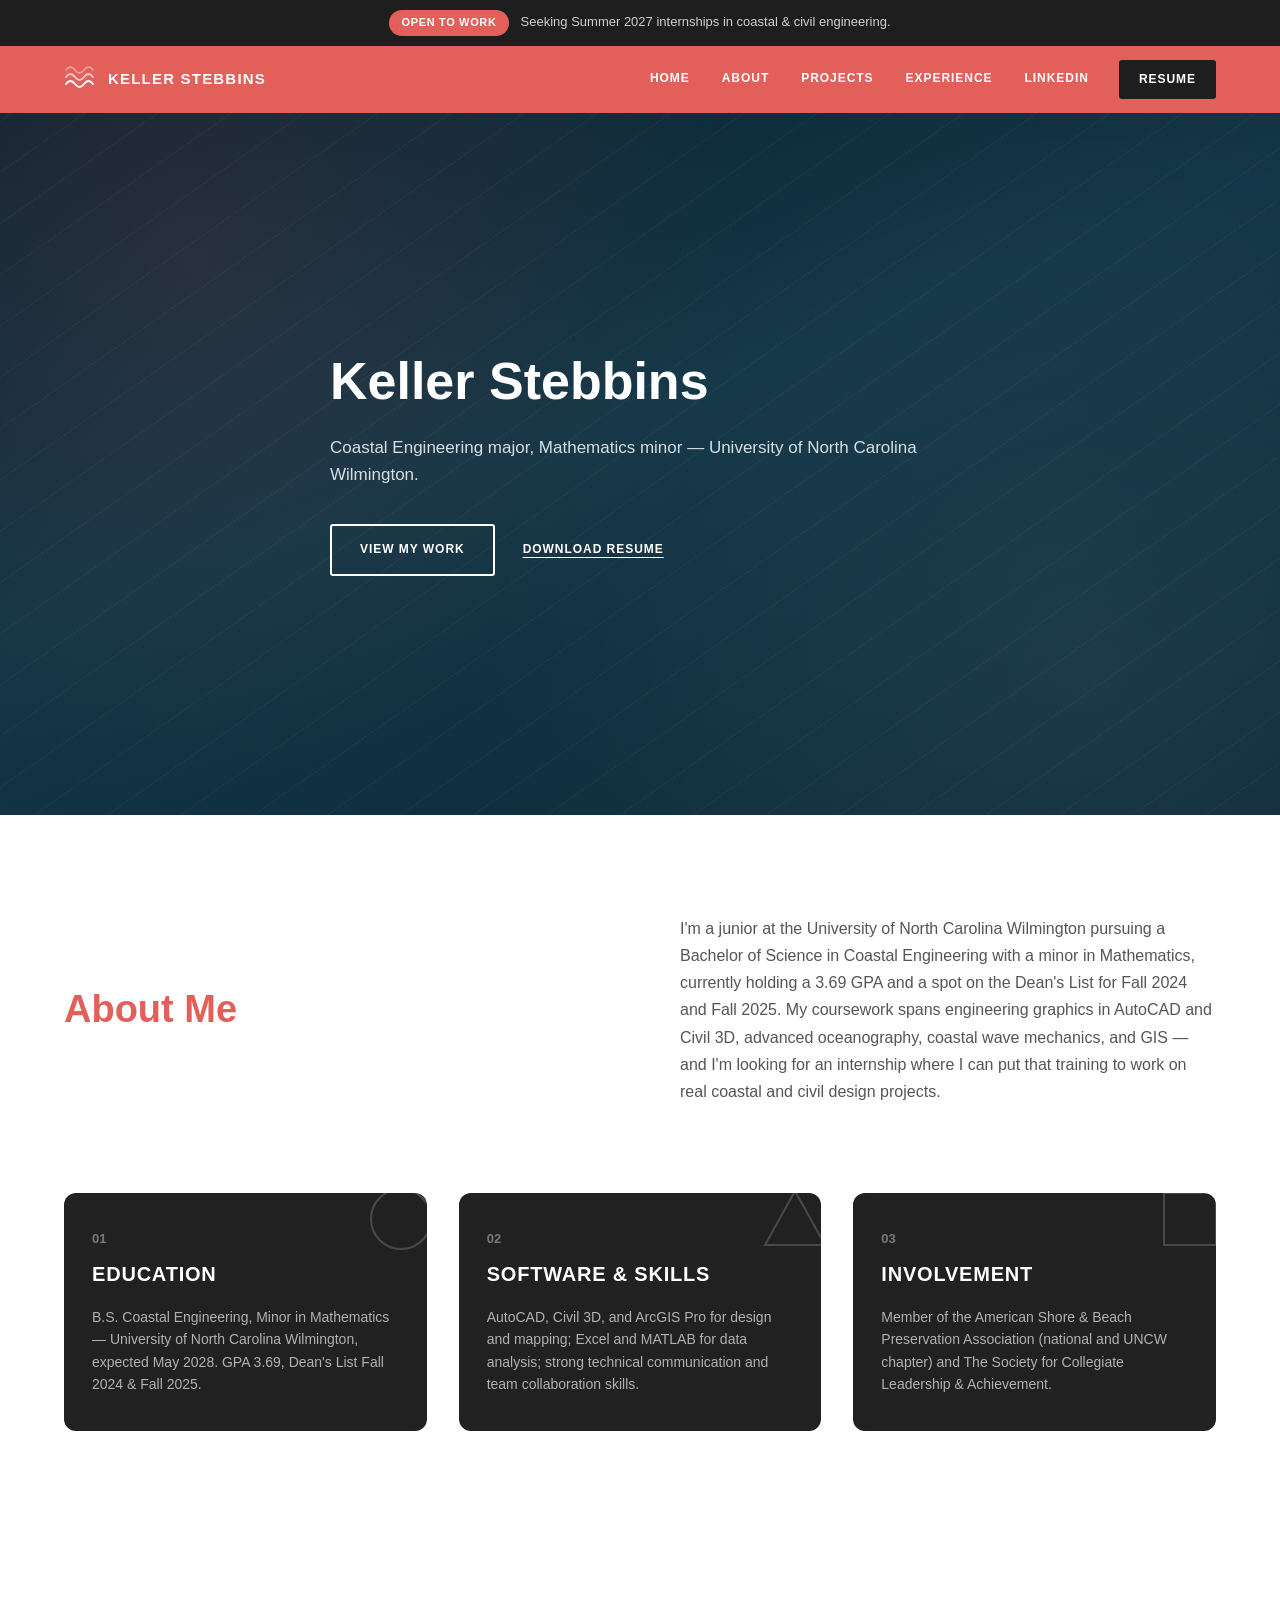
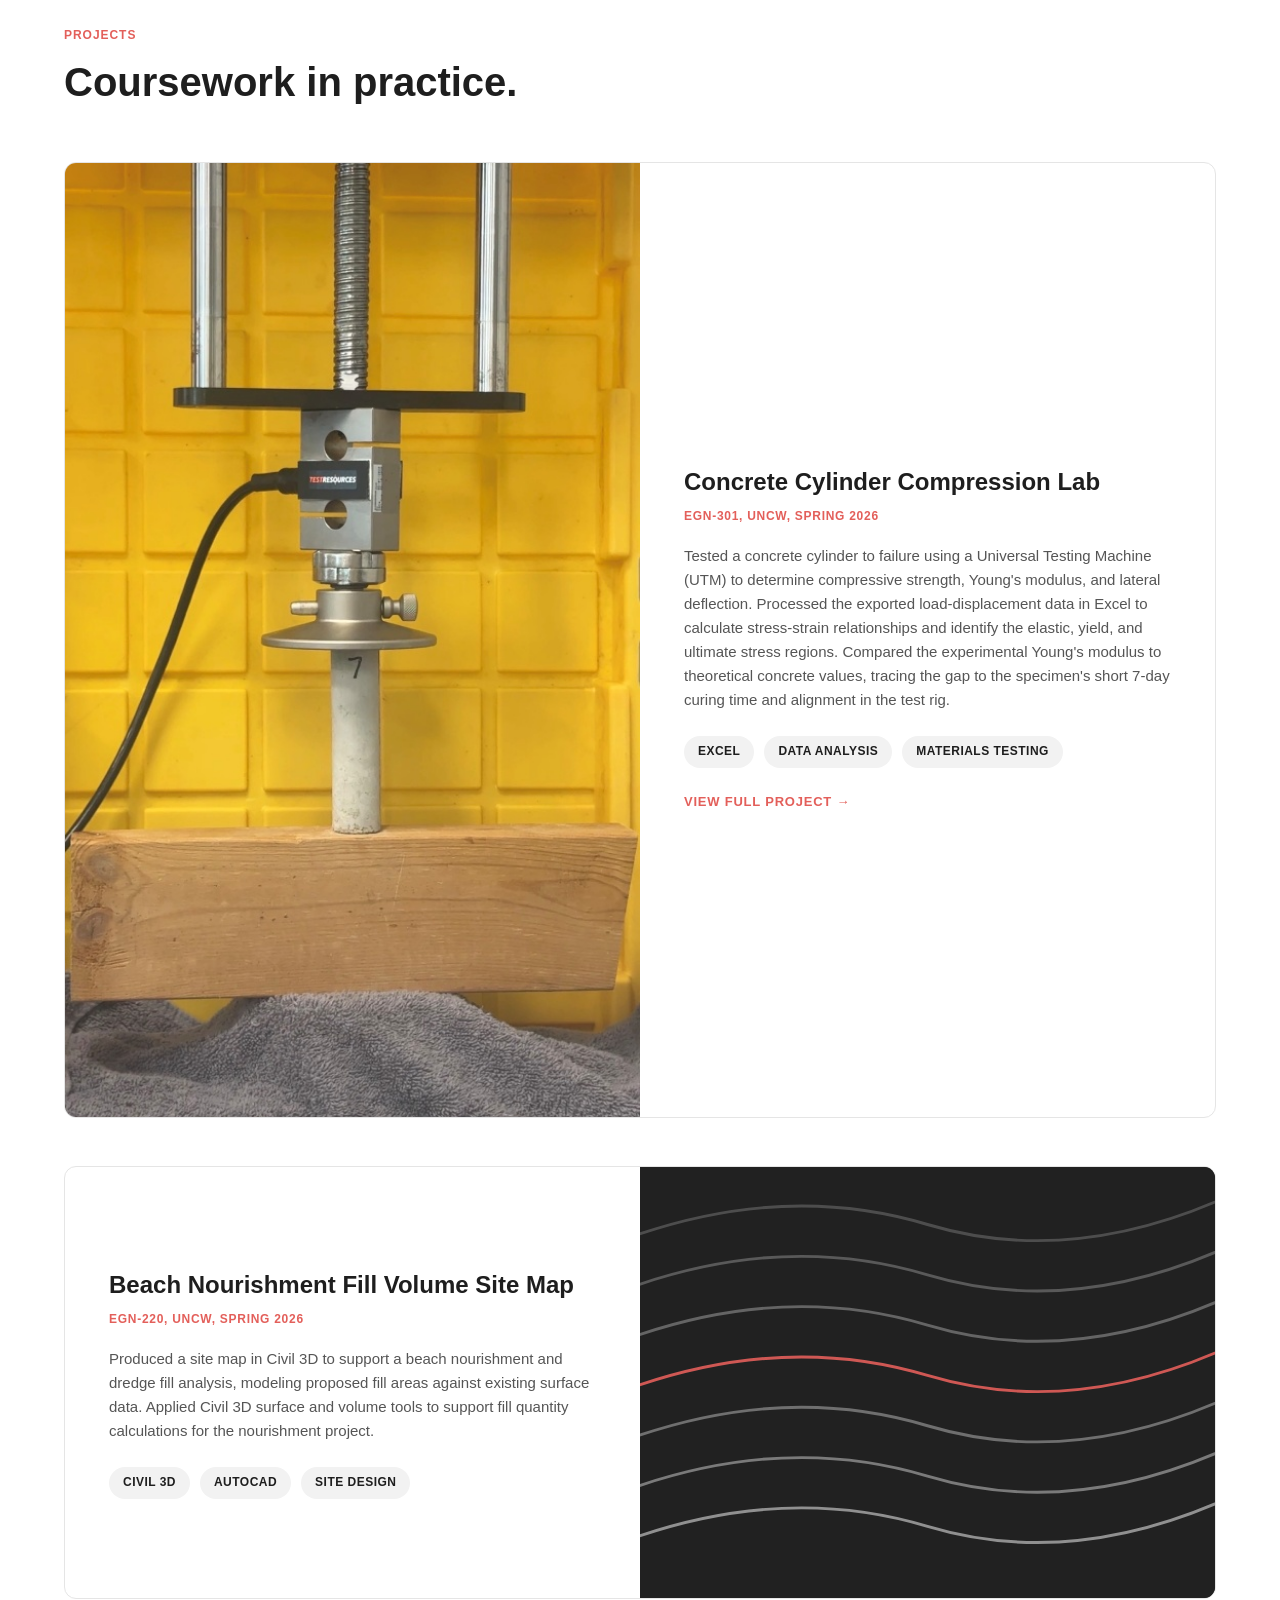
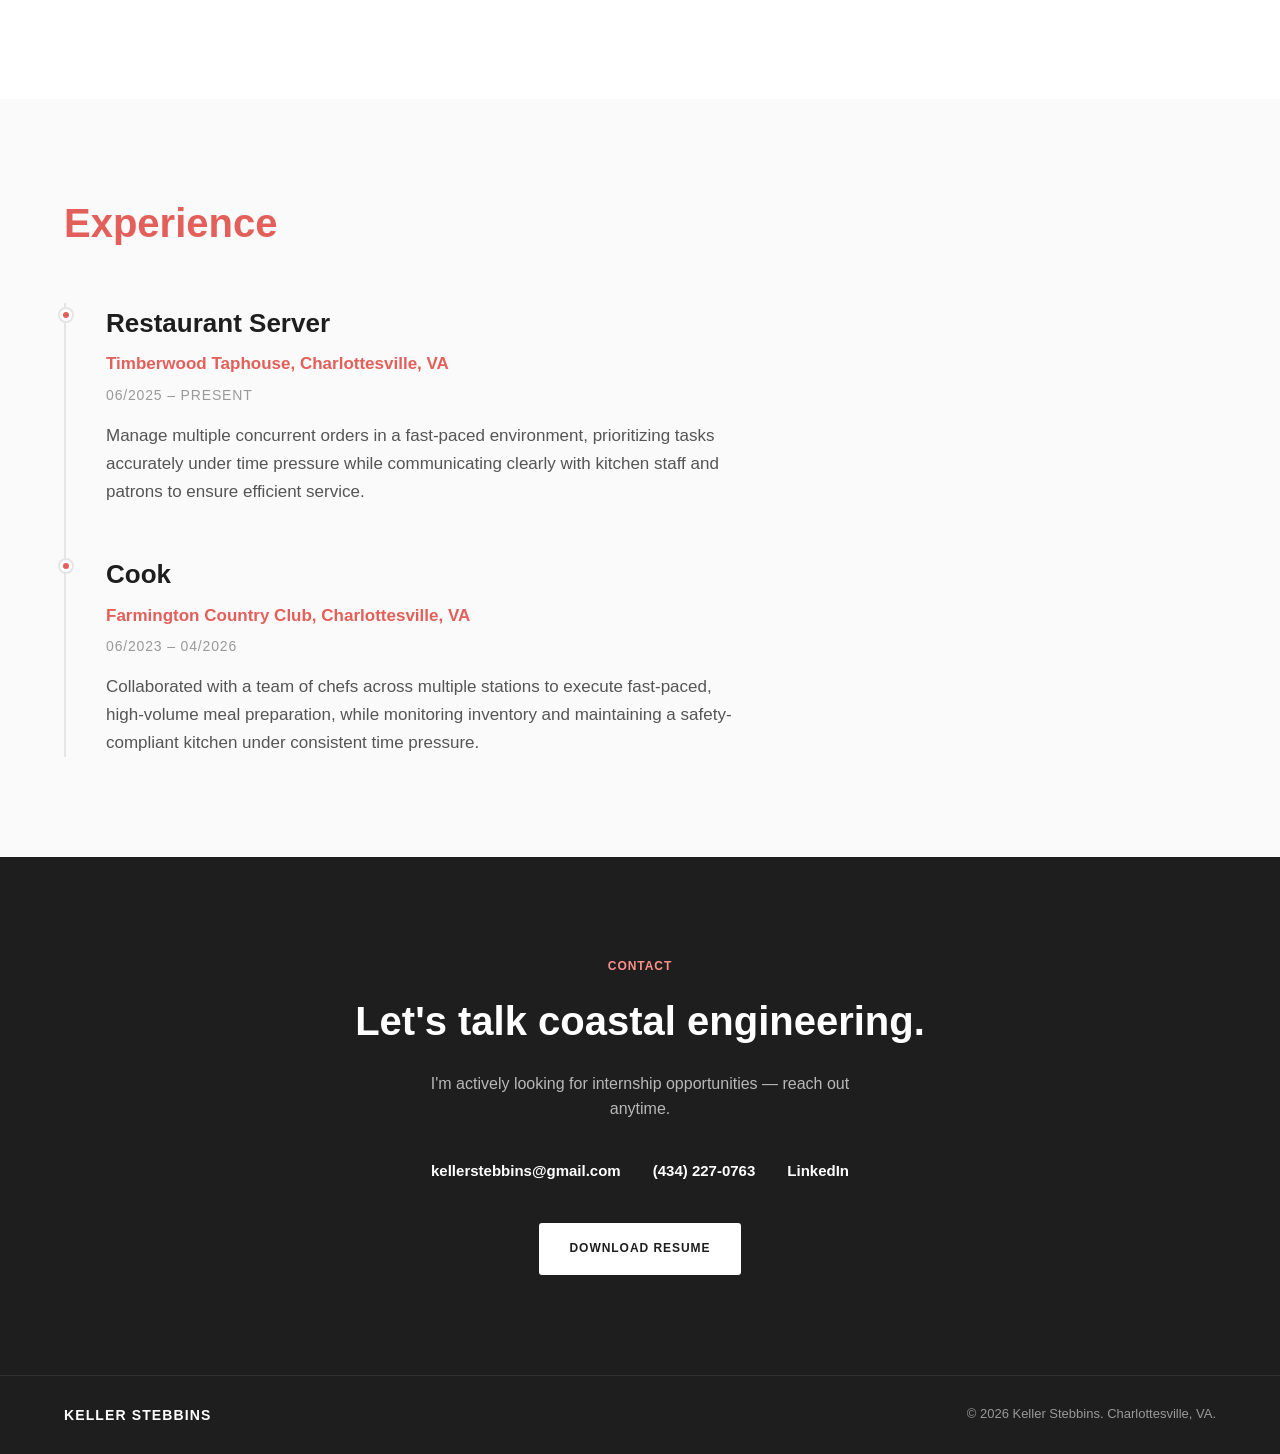
==== index.html @ 3de3d2d4 "Initial portfolio site" ====
<!DOCTYPE html>
<html lang="en">
<head>
<meta charset="UTF-8">
<meta name="viewport" content="width=device-width, initial-scale=1.0">
<title>Keller Stebbins — Coastal Engineering</title>
<meta name="description" content="Portfolio of Keller Stebbins, a Coastal Engineering student at UNC Wilmington.">
<link rel="stylesheet" href="css/style.css">
</head>
<body>

<!-- Announcement bar -->
<div class="announcement-bar">
  <span class="announcement-badge">Open to Work</span>
  <span class="announcement-text">Seeking Summer 2027 internships in coastal &amp; civil engineering.</span>
</div>

<!-- Main navigation -->
<header class="site-nav" id="site-nav">
  <div class="nav-inner">
    <a href="#hero" class="nav-logo">
      <svg class="nav-logo-mark" width="34" height="34" viewBox="0 0 34 34" fill="none" xmlns="http://www.w3.org/2000/svg" aria-hidden="true">
        <path d="M2 22C5 18 8 18 11 22C14 26 17 26 20 22C23 18 26 18 29 22" stroke="#ffffff" stroke-width="2" stroke-linecap="round"/>
        <path d="M2 15C5 11 8 11 11 15C14 19 17 19 20 15C23 11 26 11 29 15" stroke="#ffffff" stroke-width="2" stroke-linecap="round" opacity="0.65"/>
        <path d="M2 8C5 4 8 4 11 8C14 12 17 12 20 8C23 4 26 4 29 8" stroke="#ffffff" stroke-width="2" stroke-linecap="round" opacity="0.35"/>
      </svg>
      <span class="nav-wordmark">Keller Stebbins</span>
    </a>

    <button class="nav-toggle" id="nav-toggle" aria-label="Toggle navigation menu" aria-expanded="false" aria-controls="nav-links">
      <span></span>
      <span></span>
      <span></span>
    </button>

    <nav class="nav-links" id="nav-links">
      <a href="#hero" class="nav-link" data-scroll>Home</a>
      <a href="#about" class="nav-link" data-scroll>About</a>
      <a href="#projects" class="nav-link" data-scroll>Projects</a>
      <a href="#experience" class="nav-link" data-scroll>Experience</a>
      <a href="https://linkedin.com/in/keller-stebbins-343327339" class="nav-link" target="_blank" rel="noopener noreferrer">LinkedIn</a>
      <a href="assets/resume/Keller_Stebbins_Resume.pdf" class="nav-link nav-resume-btn" download>Resume</a>
    </nav>
  </div>
</header>

<main>

  <!-- Hero -->
  <section class="hero" id="hero">
    <div class="hero-overlay"></div>
    <div class="hero-content">
      <h1 class="hero-headline">Keller Stebbins</h1>
      <p class="hero-subtext">Coastal Engineering major, Mathematics minor — University of North Carolina Wilmington.</p>
      <div class="hero-buttons">
        <a href="#projects" class="btn btn-outline" data-scroll>View My Work</a>
        <a href="assets/resume/Keller_Stebbins_Resume.pdf" class="btn btn-text-link" download>Download Resume</a>
      </div>
    </div>
  </section>

  <!-- About -->
  <section class="about" id="about">
    <div class="container">
      <div class="about-grid">
        <div class="about-left">
          <h2 class="section-heading heading-coral">About Me</h2>
        </div>
        <div class="about-right">
          <p>I'm a junior at the University of North Carolina Wilmington pursuing a Bachelor of Science in Coastal Engineering with a minor in Mathematics, currently holding a 3.69 GPA and a spot on the Dean's List for Fall 2024 and Fall 2025. My coursework spans engineering graphics in AutoCAD and Civil 3D, advanced oceanography, coastal wave mechanics, and GIS — and I'm looking for an internship where I can put that training to work on real coastal and civil design projects.</p>
        </div>
      </div>

      <!-- Feature card row -->
      <div class="feature-row">
        <div class="feature-card">
          <svg class="feature-shape" width="72" height="72" viewBox="0 0 72 72" fill="none" aria-hidden="true">
            <circle cx="36" cy="36" r="30" stroke="#ffffff" stroke-opacity="0.18" stroke-width="2"/>
          </svg>
          <span class="feature-number">01</span>
          <h3 class="feature-title">Education</h3>
          <p class="feature-copy">B.S. Coastal Engineering, Minor in Mathematics — University of North Carolina Wilmington, expected May 2028. GPA 3.69, Dean's List Fall 2024 &amp; Fall 2025.</p>
        </div>

        <div class="feature-card">
          <svg class="feature-shape" width="72" height="72" viewBox="0 0 72 72" fill="none" aria-hidden="true">
            <polygon points="36,8 66,62 6,62" stroke="#ffffff" stroke-opacity="0.18" stroke-width="2" fill="none"/>
          </svg>
          <span class="feature-number">02</span>
          <h3 class="feature-title">Software &amp; Skills</h3>
          <p class="feature-copy">AutoCAD, Civil 3D, and ArcGIS Pro for design and mapping; Excel and MATLAB for data analysis; strong technical communication and team collaboration skills.</p>
        </div>

        <div class="feature-card">
          <svg class="feature-shape" width="72" height="72" viewBox="0 0 72 72" fill="none" aria-hidden="true">
            <rect x="10" y="10" width="52" height="52" stroke="#ffffff" stroke-opacity="0.18" stroke-width="2" fill="none"/>
          </svg>
          <span class="feature-number">03</span>
          <h3 class="feature-title">Involvement</h3>
          <p class="feature-copy">Member of the American Shore &amp; Beach Preservation Association (national and UNCW chapter) and The Society for Collegiate Leadership &amp; Achievement.</p>
        </div>
      </div>
    </div>
  </section>

  <!-- Projects -->
  <section class="projects" id="projects">
    <div class="container">
      <span class="eyebrow">Projects</span>
      <h2 class="section-heading">Coursework in practice.</h2>

      <div class="project-list">

        <!-- Project 1 -->
        <article class="project-card">
          <div class="project-media">
            <!--
              PLACEHOLDER: Concrete Cylinder Compression Lab media.
              Replace this placeholder block with your real test photo and
              stress-strain chart. Suggested filenames:
                assets/images/concrete-cylinder-test.jpg
                assets/images/concrete-stress-strain-chart.png
              Example markup once you have the files:
                <img src="assets/images/concrete-cylinder-test.jpg"
                     alt="Concrete cylinder specimen loaded in the Universal Testing Machine before failure">
                <img src="assets/images/concrete-stress-strain-chart.png"
                     alt="Stress-strain chart derived from the concrete cylinder compression test data">
            -->
            <img src="assets/images/concrete-cylinder-test.jpg"
                 alt="Placeholder for concrete cylinder compression test photo — replace with the real Universal Testing Machine test image"
                 class="project-img-placeholder"
                 onerror="this.parentElement.classList.add('media-fallback')">
          </div>
          <div class="project-text">
            <h3 class="project-title">Concrete Cylinder Compression Lab</h3>
            <p class="project-meta">EGN-301, UNCW, Spring 2026</p>
            <p class="project-copy">Tested a concrete cylinder to failure using a Universal Testing Machine (UTM) to determine compressive strength, Young's modulus, and lateral deflection. Processed the exported load-displacement data in Excel to calculate stress-strain relationships and identify the elastic, yield, and ultimate stress regions. Compared the experimental Young's modulus to theoretical concrete values, tracing the gap to the specimen's short 7-day curing time and alignment in the test rig.</p>
            <ul class="project-tags">
              <li>Excel</li>
              <li>Data Analysis</li>
              <li>Materials Testing</li>
            </ul>
            <a href="concrete-cylinder-project.html" class="project-link">View Full Project &rarr;</a>
          </div>
        </article>

        <!-- Project 2 -->
        <article class="project-card project-card-reverse">
          <div class="project-media">
            <!--
              This project doesn't have a photo yet — using an inline SVG
              topographic-contour illustration as a placeholder graphic.
              Swap it out for a real site map export if/when available:
                assets/images/beach-nourishment-site-map.png
            -->
            <svg class="project-svg-placeholder" viewBox="0 0 400 300" xmlns="http://www.w3.org/2000/svg" role="img" aria-label="Placeholder topographic contour-line illustration representing a Civil 3D beach nourishment site map">
              <rect width="400" height="300" fill="#212121"/>
              <path d="M-10 260 Q 100 220 200 250 T 410 230" fill="none" stroke="#ffffff" stroke-opacity="0.5" stroke-width="2"/>
              <path d="M-10 225 Q 100 185 200 215 T 410 195" fill="none" stroke="#ffffff" stroke-opacity="0.4" stroke-width="2"/>
              <path d="M-10 190 Q 100 150 200 180 T 410 160" fill="none" stroke="#ffffff" stroke-opacity="0.35" stroke-width="2"/>
              <path d="M-10 155 Q 100 115 200 145 T 410 125" fill="none" stroke="#e35f5a" stroke-opacity="0.9" stroke-width="2"/>
              <path d="M-10 120 Q 100 80 200 110 T 410 90" fill="none" stroke="#ffffff" stroke-opacity="0.3" stroke-width="2"/>
              <path d="M-10 85 Q 100 45 200 75 T 410 55" fill="none" stroke="#ffffff" stroke-opacity="0.25" stroke-width="2"/>
              <path d="M-10 50 Q 100 10 200 40 T 410 20" fill="none" stroke="#ffffff" stroke-opacity="0.2" stroke-width="2"/>
            </svg>
          </div>
          <div class="project-text">
            <h3 class="project-title">Beach Nourishment Fill Volume Site Map</h3>
            <p class="project-meta">EGN-220, UNCW, Spring 2026</p>
            <p class="project-copy">Produced a site map in Civil 3D to support a beach nourishment and dredge fill analysis, modeling proposed fill areas against existing surface data. Applied Civil 3D surface and volume tools to support fill quantity calculations for the nourishment project.</p>
            <ul class="project-tags">
              <li>Civil 3D</li>
              <li>AutoCAD</li>
              <li>Site Design</li>
            </ul>
          </div>
        </article>

      </div>
    </div>
  </section>

  <!-- Experience -->
  <section class="experience" id="experience">
    <div class="container">
      <h2 class="section-heading heading-coral">Experience</h2>

      <ul class="timeline">
        <li class="timeline-item">
          <div class="timeline-marker" aria-hidden="true"></div>
          <div class="timeline-content">
            <h3 class="timeline-role">Restaurant Server</h3>
            <p class="timeline-org">Timberwood Taphouse, Charlottesville, VA</p>
            <p class="timeline-dates">06/2025 – Present</p>
            <p class="timeline-copy">Manage multiple concurrent orders in a fast-paced environment, prioritizing tasks accurately under time pressure while communicating clearly with kitchen staff and patrons to ensure efficient service.</p>
          </div>
        </li>
        <li class="timeline-item">
          <div class="timeline-marker" aria-hidden="true"></div>
          <div class="timeline-content">
            <h3 class="timeline-role">Cook</h3>
            <p class="timeline-org">Farmington Country Club, Charlottesville, VA</p>
            <p class="timeline-dates">06/2023 – 04/2026</p>
            <p class="timeline-copy">Collaborated with a team of chefs across multiple stations to execute fast-paced, high-volume meal preparation, while monitoring inventory and maintaining a safety-compliant kitchen under consistent time pressure.</p>
          </div>
        </li>
      </ul>
    </div>
  </section>

  <!-- Contact -->
  <section class="contact" id="contact">
    <div class="container contact-inner">
      <span class="eyebrow eyebrow-light">Contact</span>
      <h2 class="contact-headline">Let's talk coastal engineering.</h2>
      <p class="contact-copy">I'm actively looking for internship opportunities — reach out anytime.</p>

      <ul class="contact-links">
        <li><a href="mailto:kellerstebbins@gmail.com">kellerstebbins@gmail.com</a></li>
        <li><a href="tel:+14342270763">(434) 227-0763</a></li>
        <li><a href="https://linkedin.com/in/keller-stebbins-343327339" target="_blank" rel="noopener noreferrer">LinkedIn</a></li>
      </ul>

      <a href="assets/resume/Keller_Stebbins_Resume.pdf" class="btn btn-solid-white" download>Download Resume</a>
    </div>
  </section>

</main>

<!-- Footer -->
<footer class="site-footer">
  <div class="container footer-inner">
    <span class="footer-wordmark">Keller Stebbins</span>
    <span class="footer-copyright">&copy; 2026 Keller Stebbins. Charlottesville, VA.</span>
  </div>
</footer>

<script src="js/main.js"></script>
</body>
</html>
---- css/style.css ----
/* ==========================================================================
   Keller Stebbins — Portfolio
   ========================================================================== */

:root {
  --coral: #e35f5a;
  --coral-dark: #c94e49;
  --near-black: #1e1e1e;
  --dark-card: #212121;
  --white: #ffffff;
  --body-gray: #555555;
  --light-gray: #e5e5e5;
  --max-width: 1200px;

  --font-base: -apple-system, BlinkMacSystemFont, "Segoe UI", Roboto, Helvetica, Arial, sans-serif;
}

* {
  box-sizing: border-box;
}

html {
  scroll-behavior: smooth;
}

body {
  margin: 0;
  font-family: var(--font-base);
  color: var(--body-gray);
  background: var(--white);
  line-height: 1.6;
  -webkit-font-smoothing: antialiased;
}

img, svg {
  max-width: 100%;
  display: block;
}

a {
  color: inherit;
  text-decoration: none;
}

ul {
  list-style: none;
  margin: 0;
  padding: 0;
}

.container {
  max-width: var(--max-width);
  margin: 0 auto;
  padding: 0 24px;
}

/* Focus states for accessibility */
a:focus-visible,
button:focus-visible {
  outline: 2px solid var(--coral);
  outline-offset: 3px;
}

.eyebrow {
  display: inline-block;
  color: var(--coral);
  text-transform: uppercase;
  letter-spacing: 0.08em;
  font-size: 12px;
  font-weight: 700;
  margin-bottom: 12px;
}

.eyebrow-light {
  color: #ff8f8b;
}

.section-heading {
  font-size: 36px;
  font-weight: 800;
  line-height: 1.2;
  color: var(--near-black);
  margin: 0;
}

.heading-coral {
  color: var(--coral);
}

/* ==========================================================================
   Buttons
   ========================================================================== */

.btn {
  display: inline-block;
  text-transform: uppercase;
  letter-spacing: 0.08em;
  font-size: 12px;
  font-weight: 700;
  padding: 14px 28px;
  border-radius: 3px;
  transition: background-color 0.2s ease, color 0.2s ease, border-color 0.2s ease;
  cursor: pointer;
  border: 2px solid transparent;
}

.btn-outline {
  color: var(--white);
  border-color: var(--white);
  background: transparent;
}

.btn-outline:hover,
.btn-outline:focus-visible {
  background: var(--white);
  color: var(--near-black);
}

.btn-text-link {
  color: var(--white);
  text-decoration: underline;
  text-underline-offset: 4px;
  padding: 14px 4px;
  border: none;
}

.btn-text-link:hover,
.btn-text-link:focus-visible {
  color: var(--coral);
}

.btn-solid-white {
  background: var(--white);
  color: var(--near-black);
  border-color: var(--white);
}

.btn-solid-white:hover,
.btn-solid-white:focus-visible {
  background: transparent;
  color: var(--white);
}

/* ==========================================================================
   Announcement bar
   ========================================================================== */

.announcement-bar {
  background: var(--near-black);
  color: #cfcfcf;
  display: flex;
  align-items: center;
  justify-content: center;
  gap: 12px;
  flex-wrap: wrap;
  text-align: center;
  padding: 10px 20px;
  font-size: 13px;
}

.announcement-badge {
  background: var(--coral);
  color: var(--white);
  text-transform: uppercase;
  letter-spacing: 0.06em;
  font-size: 11px;
  font-weight: 700;
  padding: 4px 12px;
  border-radius: 999px;
  white-space: nowrap;
}

/* ==========================================================================
   Main navigation
   ========================================================================== */

.site-nav {
  background: var(--coral);
  position: sticky;
  top: 0;
  z-index: 100;
  transition: background-color 0.25s ease, box-shadow 0.25s ease;
}

.site-nav.scrolled {
  background: var(--coral-dark);
  box-shadow: 0 2px 12px rgba(0, 0, 0, 0.15);
}

.nav-inner {
  max-width: var(--max-width);
  margin: 0 auto;
  padding: 14px 24px;
  display: flex;
  align-items: center;
  justify-content: space-between;
}

.nav-logo {
  display: flex;
  align-items: center;
  gap: 10px;
}

.nav-logo-mark {
  flex-shrink: 0;
}

.nav-wordmark {
  color: var(--white);
  font-weight: 700;
  text-transform: uppercase;
  letter-spacing: 0.08em;
  font-size: 15px;
}

.nav-links {
  display: flex;
  align-items: center;
  gap: 28px;
}

.nav-link {
  color: var(--white);
  text-transform: uppercase;
  letter-spacing: 0.08em;
  font-size: 12px;
  font-weight: 700;
  padding: 8px 2px;
  border-bottom: 2px solid transparent;
  transition: border-color 0.2s ease, opacity 0.2s ease;
}

.nav-link:hover,
.nav-link:focus-visible {
  border-bottom-color: var(--white);
}

.nav-resume-btn {
  background: var(--near-black);
  padding: 10px 20px;
  border-radius: 3px;
  border-bottom: none !important;
}

.nav-resume-btn:hover,
.nav-resume-btn:focus-visible {
  background: #000000;
  opacity: 1;
}

.nav-toggle {
  display: none;
  flex-direction: column;
  justify-content: center;
  gap: 5px;
  width: 32px;
  height: 32px;
  background: transparent;
  border: none;
  cursor: pointer;
  padding: 0;
}

.nav-toggle span {
  display: block;
  height: 2px;
  width: 100%;
  background: var(--white);
  border-radius: 2px;
  transition: transform 0.25s ease, opacity 0.25s ease;
}

.nav-toggle.open span:nth-child(1) {
  transform: translateY(7px) rotate(45deg);
}

.nav-toggle.open span:nth-child(2) {
  opacity: 0;
}

.nav-toggle.open span:nth-child(3) {
  transform: translateY(-7px) rotate(-45deg);
}

/* ==========================================================================
   Hero
   ========================================================================== */

.hero {
  position: relative;
  min-height: 78vh;
  display: flex;
  align-items: center;
  justify-content: center;
  padding: 80px 24px;
  overflow: hidden;
  background:
    linear-gradient(160deg, #0b2230 0%, #123647 45%, #0d2a3a 100%);
}

.hero-overlay {
  position: absolute;
  inset: 0;
  background-image:
    repeating-linear-gradient(
      -35deg,
      rgba(255, 255, 255, 0.035) 0px,
      rgba(255, 255, 255, 0.035) 1px,
      transparent 1px,
      transparent 42px
    ),
    radial-gradient(circle at 15% 20%, rgba(227, 95, 90, 0.12), transparent 45%),
    radial-gradient(circle at 85% 80%, rgba(255, 255, 255, 0.06), transparent 50%);
  pointer-events: none;
}

.hero-content {
  position: relative;
  z-index: 1;
  max-width: 760px;
  text-align: left;
}

.hero-headline {
  color: var(--white);
  font-size: 52px;
  font-weight: 800;
  line-height: 1.12;
  margin: 0 0 24px;
}

.hero-subtext {
  color: #d7dee2;
  font-size: 17px;
  line-height: 1.6;
  max-width: 620px;
  margin: 0 0 36px;
}

.hero-buttons {
  display: flex;
  align-items: center;
  gap: 24px;
  flex-wrap: wrap;
}

/* ==========================================================================
   About
   ========================================================================== */

.about {
  padding: 100px 0 90px;
}

.about-grid {
  display: grid;
  grid-template-columns: 1fr 1fr;
  gap: 80px;
  align-items: center;
  margin-bottom: 88px;
}

.about-left .section-heading {
  font-size: 38px;
  line-height: 1.25;
}

.about-right p {
  font-size: 16px;
  line-height: 1.7;
  color: var(--body-gray);
  margin: 0;
}

/* Feature card row */

.feature-row {
  display: grid;
  grid-template-columns: repeat(3, 1fr);
  gap: 32px;
}

.feature-card {
  position: relative;
  background: var(--dark-card);
  border-radius: 12px;
  padding: 36px 28px;
  overflow: hidden;
  display: flex;
  flex-direction: column;
}

.feature-shape {
  position: absolute;
  top: -10px;
  right: -10px;
}

.feature-number {
  color: rgba(255, 255, 255, 0.4);
  font-size: 13px;
  font-weight: 700;
  margin-bottom: 8px;
}

.feature-title {
  color: var(--white);
  text-transform: uppercase;
  letter-spacing: 0.04em;
  font-size: 20px;
  font-weight: 800;
  margin: 0;
}

.feature-copy {
  margin: 16px 0 0;
  font-size: 14px;
  line-height: 1.6;
  color: rgba(255, 255, 255, 0.65);
}

/* ==========================================================================
   Projects
   ========================================================================== */

.projects {
  padding: 100px 0;
}

.projects .section-heading {
  font-size: 40px;
  margin-bottom: 56px;
}

.project-list {
  display: flex;
  flex-direction: column;
  gap: 48px;
}

.project-card {
  display: grid;
  grid-template-columns: 1fr 1fr;
  gap: 0;
  border: 1px solid var(--light-gray);
  border-radius: 12px;
  overflow: hidden;
}

.project-card-reverse {
  grid-template-columns: 1fr 1fr;
}

.project-card-reverse .project-media {
  order: 2;
}

.project-card-reverse .project-text {
  order: 1;
}

.project-media {
  background: var(--near-black);
  min-height: 320px;
  position: relative;
}

.project-media img {
  width: 100%;
  height: 100%;
  object-fit: cover;
  min-height: 320px;
}

/* Fallback styling if the placeholder image path 404s before real assets are added */
.media-fallback {
  display: flex;
  align-items: center;
  justify-content: center;
}

.media-fallback img {
  display: none;
}

.media-fallback::after {
  content: "Project image coming soon";
  color: rgba(255, 255, 255, 0.5);
  text-transform: uppercase;
  letter-spacing: 0.08em;
  font-size: 12px;
  font-weight: 700;
}

.project-svg-placeholder {
  width: 100%;
  height: 100%;
  min-height: 320px;
}

.project-text {
  padding: 44px;
  display: flex;
  flex-direction: column;
  justify-content: center;
}

.project-title {
  font-size: 24px;
  font-weight: 800;
  color: var(--near-black);
  margin: 0 0 6px;
}

.project-meta {
  text-transform: uppercase;
  letter-spacing: 0.06em;
  font-size: 12px;
  font-weight: 700;
  color: var(--coral);
  margin: 0 0 18px;
}

.project-copy {
  font-size: 15px;
  color: var(--body-gray);
  margin: 0 0 24px;
}

.project-tags {
  display: flex;
  flex-wrap: wrap;
  gap: 10px;
}

.project-tags li {
  background: #f2f2f2;
  color: var(--near-black);
  font-size: 12px;
  font-weight: 700;
  text-transform: uppercase;
  letter-spacing: 0.04em;
  padding: 6px 14px;
  border-radius: 999px;
}

.project-link {
  display: inline-block;
  margin-top: 24px;
  color: var(--coral);
  font-size: 13px;
  font-weight: 700;
  text-transform: uppercase;
  letter-spacing: 0.06em;
  border-bottom: 2px solid transparent;
  padding-bottom: 2px;
  transition: border-color 0.2s ease;
}

.project-link:hover,
.project-link:focus-visible {
  border-bottom-color: var(--coral);
}

/* ==========================================================================
   Experience / Timeline
   ========================================================================== */

.experience {
  padding: 100px 0;
  background: #fafafa;
}

.experience .section-heading {
  font-size: 40px;
  margin-bottom: 56px;
}

.timeline {
  display: flex;
  flex-direction: column;
  gap: 48px;
  border-left: 2px solid var(--light-gray);
  padding-left: 40px;
}

.timeline-item {
  position: relative;
}

.timeline-marker {
  position: absolute;
  left: -46px;
  top: 6px;
  width: 12px;
  height: 12px;
  border-radius: 50%;
  background: var(--coral);
  border: 3px solid var(--white);
  box-shadow: 0 0 0 2px var(--light-gray);
}

.timeline-role {
  font-size: 26px;
  font-weight: 800;
  color: var(--near-black);
  margin: 0 0 6px;
}

.timeline-org {
  font-size: 17px;
  font-weight: 700;
  color: var(--coral);
  margin: 0 0 6px;
}

.timeline-dates {
  font-size: 14px;
  text-transform: uppercase;
  letter-spacing: 0.06em;
  color: #999999;
  margin: 0 0 16px;
}

.timeline-copy {
  font-size: 17px;
  line-height: 1.65;
  color: var(--body-gray);
  margin: 0;
  max-width: 640px;
}

/* ==========================================================================
   Contact
   ========================================================================== */

.contact {
  background: var(--near-black);
  padding: 100px 0;
  text-align: center;
}

.contact-inner {
  display: flex;
  flex-direction: column;
  align-items: center;
}

.contact-headline {
  color: var(--white);
  font-size: 40px;
  font-weight: 800;
  margin: 0 0 18px;
}

.contact-copy {
  color: #b8b8b8;
  font-size: 16px;
  max-width: 480px;
  margin: 0 0 36px;
}

.contact-links {
  display: flex;
  flex-wrap: wrap;
  justify-content: center;
  gap: 32px;
  margin-bottom: 40px;
}

.contact-links a {
  color: var(--white);
  font-size: 15px;
  font-weight: 700;
  border-bottom: 2px solid transparent;
  padding-bottom: 4px;
  transition: border-color 0.2s ease, color 0.2s ease;
}

.contact-links a:hover,
.contact-links a:focus-visible {
  color: var(--coral);
  border-bottom-color: var(--coral);
}

/* ==========================================================================
   Project detail page
   ========================================================================== */

.project-detail {
  padding: 64px 0 100px;
}

.project-back-link {
  display: inline-block;
  color: var(--coral);
  font-size: 13px;
  font-weight: 700;
  text-transform: uppercase;
  letter-spacing: 0.06em;
  margin-bottom: 32px;
}

.project-back-link:hover,
.project-back-link:focus-visible {
  text-decoration: underline;
}

.project-detail-title {
  font-size: 40px;
  margin: 0 0 12px;
}

.project-detail-meta {
  margin: 0 0 40px;
}

.project-detail-media {
  background: var(--near-black);
  border-radius: 12px;
  overflow: hidden;
  min-height: 360px;
  margin-bottom: 56px;
}

.project-detail-media img {
  width: 100%;
  height: 100%;
  object-fit: cover;
  min-height: 360px;
}

.project-detail-body {
  max-width: 720px;
}

.project-detail-section {
  margin-bottom: 40px;
}

.project-detail-section h2 {
  font-size: 22px;
  font-weight: 800;
  color: var(--near-black);
  margin: 0 0 12px;
}

.project-detail-section p {
  font-size: 16px;
  line-height: 1.7;
  color: var(--body-gray);
  margin: 0;
}

.project-detail-tags {
  margin-top: 8px;
}

/* ==========================================================================
   Footer
   ========================================================================== */

.site-footer {
  background: var(--near-black);
  padding: 28px 0;
  border-top: 1px solid rgba(255, 255, 255, 0.08);
}

.footer-inner {
  display: flex;
  align-items: center;
  justify-content: space-between;
  flex-wrap: wrap;
  gap: 12px;
}

.footer-wordmark {
  color: var(--white);
  font-weight: 700;
  text-transform: uppercase;
  letter-spacing: 0.08em;
  font-size: 14px;
}

.footer-copyright {
  color: #999999;
  font-size: 13px;
}

/* ==========================================================================
   Responsive
   ========================================================================== */

@media (max-width: 992px) {
  .hero-headline {
    font-size: 42px;
  }

  .about-grid {
    gap: 40px;
  }

  .feature-row {
    gap: 20px;
  }
}

@media (max-width: 768px) {
  .nav-toggle {
    display: flex;
  }

  .nav-links {
    position: absolute;
    top: 100%;
    left: 0;
    right: 0;
    background: var(--coral);
    flex-direction: column;
    align-items: flex-start;
    gap: 0;
    max-height: 0;
    overflow: hidden;
    transition: max-height 0.3s ease;
  }

  .nav-links.open {
    max-height: 480px;
    box-shadow: 0 8px 16px rgba(0, 0, 0, 0.15);
  }

  .nav-link {
    width: 100%;
    padding: 16px 24px;
    border-bottom: 1px solid rgba(255, 255, 255, 0.15);
  }

  .nav-resume-btn {
    margin: 12px 24px;
    width: calc(100% - 48px);
    text-align: center;
  }

  .hero {
    min-height: auto;
    padding: 100px 20px 64px;
    text-align: left;
  }

  .hero-headline {
    font-size: 32px;
  }

  .hero-subtext {
    font-size: 16px;
  }

  .about {
    padding: 64px 0;
  }

  .about-grid {
    grid-template-columns: 1fr;
    gap: 24px;
    margin-bottom: 48px;
  }

  .about-left .section-heading {
    font-size: 30px;
  }

  .feature-row {
    grid-template-columns: 1fr;
    gap: 40px;
  }

  .projects {
    padding: 64px 0;
  }

  .projects .section-heading,
  .experience .section-heading {
    font-size: 30px;
  }

  .project-card,
  .project-card-reverse {
    grid-template-columns: 1fr;
  }

  .project-card-reverse .project-media,
  .project-card-reverse .project-text {
    order: initial;
  }

  .project-media,
  .project-media img,
  .project-svg-placeholder {
    min-height: 220px;
  }

  .project-text {
    padding: 28px;
  }

  .experience {
    padding: 64px 0;
  }

  .timeline {
    padding-left: 28px;
  }

  .timeline-marker {
    left: -34px;
  }

  .contact {
    padding: 64px 0;
  }

  .contact-headline {
    font-size: 30px;
  }

  .contact-links {
    flex-direction: column;
    gap: 16px;
  }

  .footer-inner {
    flex-direction: column;
    text-align: center;
  }
}
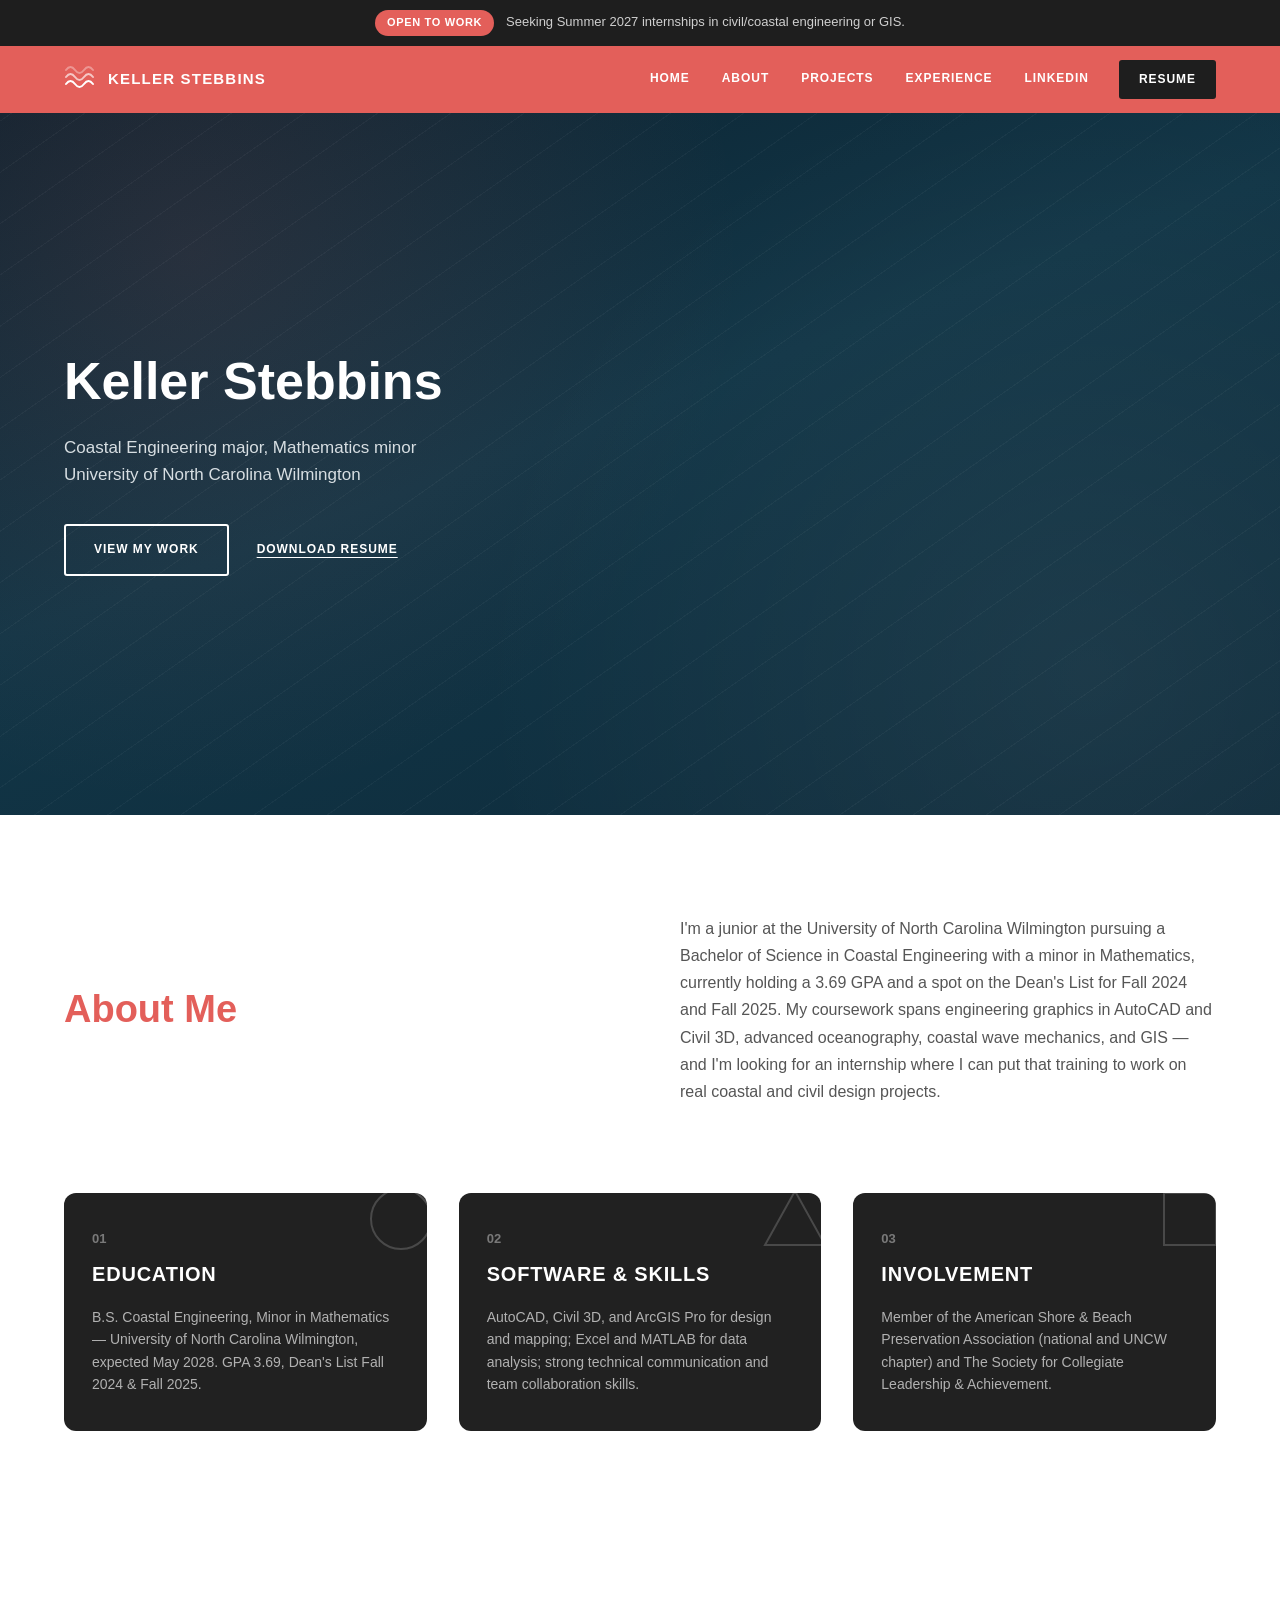
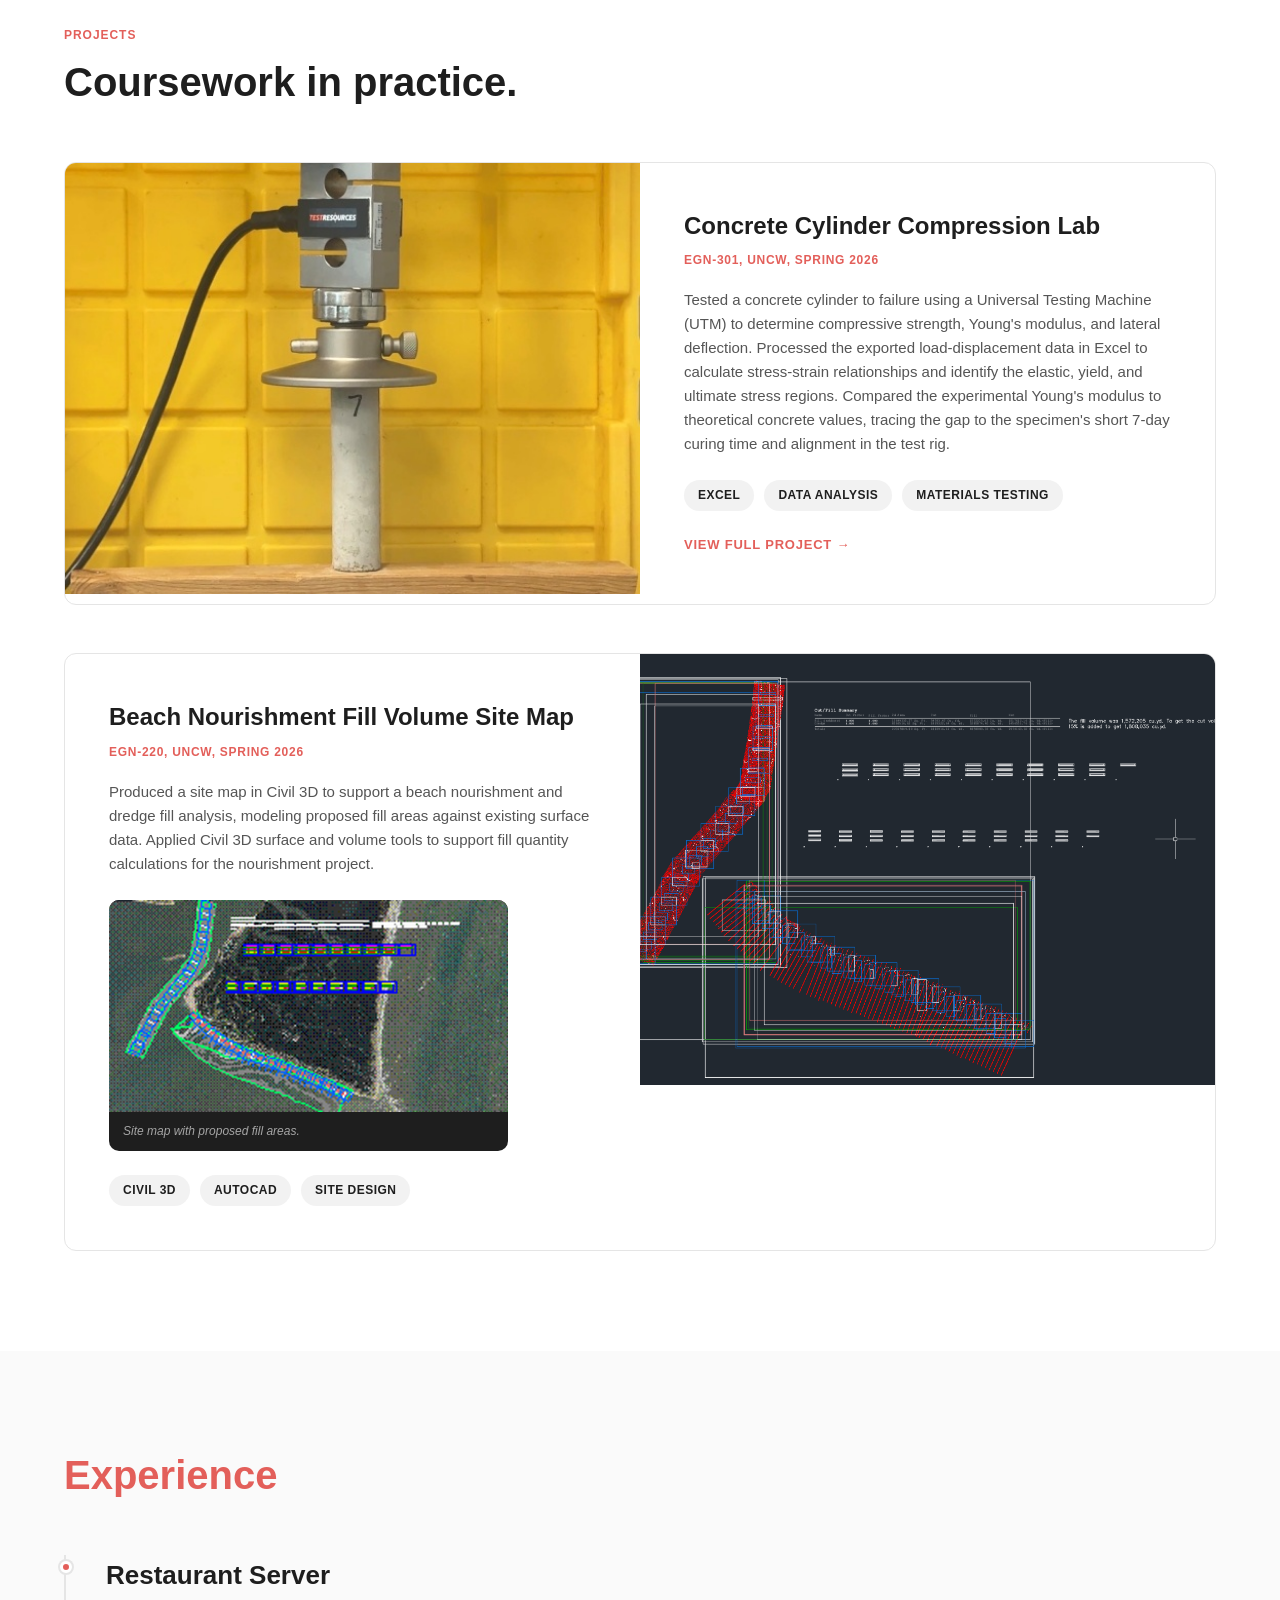
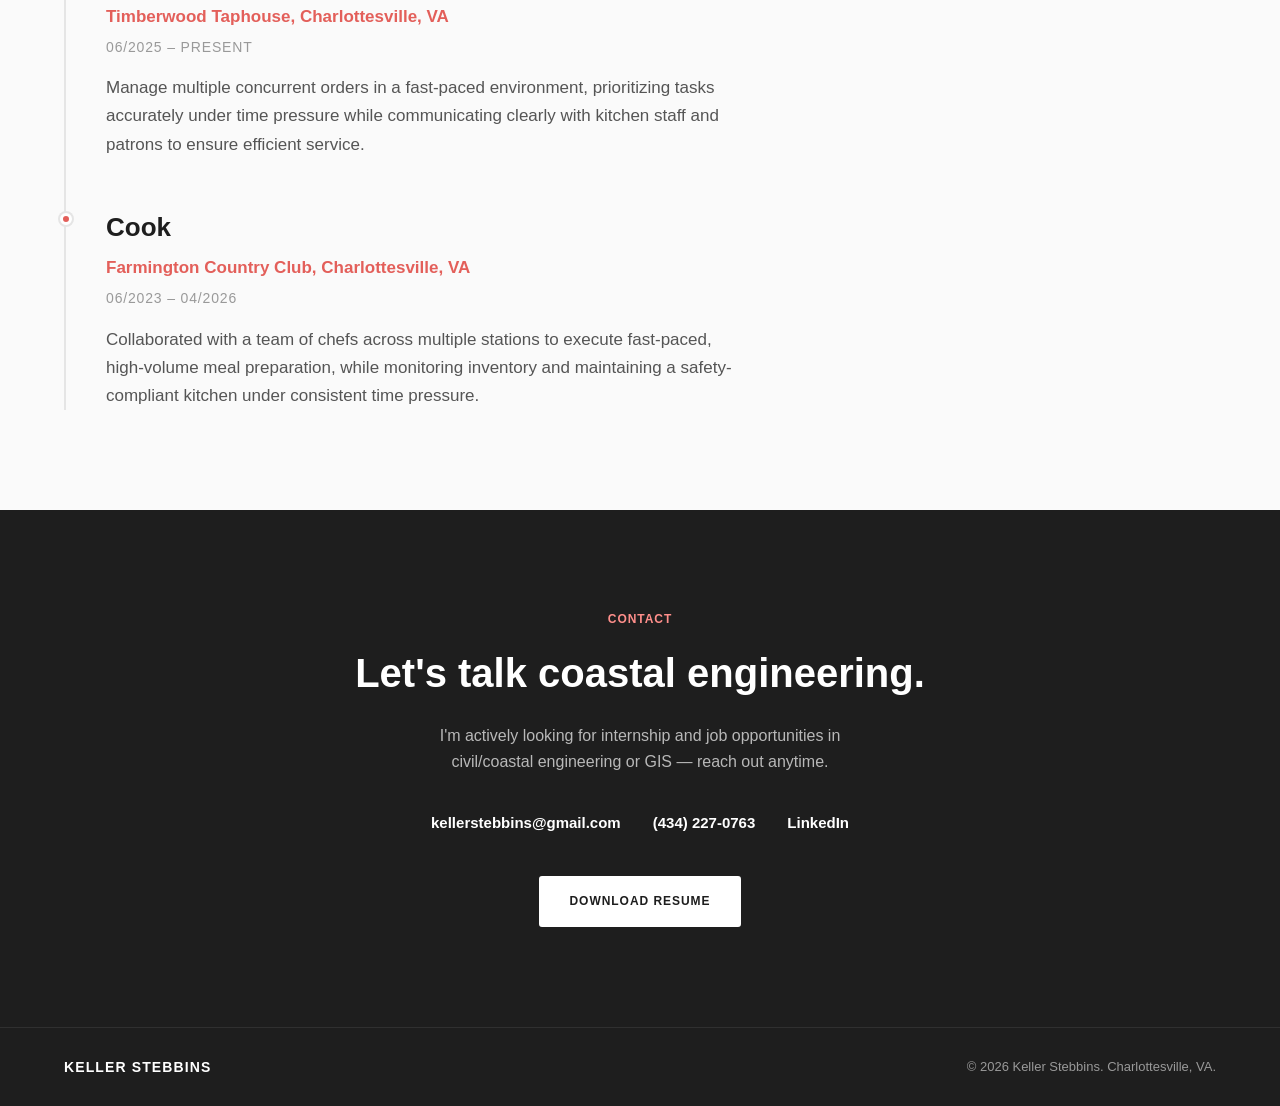
==== commit d04926a9: "Add embedded project report/data, refine layout and copy - Concrete Cylinder project page now shows " ====
--- a/index.html
+++ b/index.html
@@ -12,7 +12,7 @@
 <!-- Announcement bar -->
 <div class="announcement-bar">
   <span class="announcement-badge">Open to Work</span>
-  <span class="announcement-text">Seeking Summer 2027 internships in coastal &amp; civil engineering.</span>
+  <span class="announcement-text">Seeking Summer 2027 internships in civil/coastal engineering or GIS.</span>
 </div>
 
 <!-- Main navigation -->
@@ -51,7 +51,7 @@
     <div class="hero-overlay"></div>
     <div class="hero-content">
       <h1 class="hero-headline">Keller Stebbins</h1>
-      <p class="hero-subtext">Coastal Engineering major, Mathematics minor — University of North Carolina Wilmington.</p>
+      <p class="hero-subtext">Coastal Engineering major, Mathematics minor<br>University of North Carolina Wilmington</p>
       <div class="hero-buttons">
         <a href="#projects" class="btn btn-outline" data-scroll>View My Work</a>
         <a href="assets/resume/Keller_Stebbins_Resume.pdf" class="btn btn-text-link" download>Download Resume</a>
@@ -147,27 +147,22 @@
         <!-- Project 2 -->
         <article class="project-card project-card-reverse">
           <div class="project-media">
-            <!--
-              This project doesn't have a photo yet — using an inline SVG
-              topographic-contour illustration as a placeholder graphic.
-              Swap it out for a real site map export if/when available:
-                assets/images/beach-nourishment-site-map.png
-            -->
-            <svg class="project-svg-placeholder" viewBox="0 0 400 300" xmlns="http://www.w3.org/2000/svg" role="img" aria-label="Placeholder topographic contour-line illustration representing a Civil 3D beach nourishment site map">
-              <rect width="400" height="300" fill="#212121"/>
-              <path d="M-10 260 Q 100 220 200 250 T 410 230" fill="none" stroke="#ffffff" stroke-opacity="0.5" stroke-width="2"/>
-              <path d="M-10 225 Q 100 185 200 215 T 410 195" fill="none" stroke="#ffffff" stroke-opacity="0.4" stroke-width="2"/>
-              <path d="M-10 190 Q 100 150 200 180 T 410 160" fill="none" stroke="#ffffff" stroke-opacity="0.35" stroke-width="2"/>
-              <path d="M-10 155 Q 100 115 200 145 T 410 125" fill="none" stroke="#e35f5a" stroke-opacity="0.9" stroke-width="2"/>
-              <path d="M-10 120 Q 100 80 200 110 T 410 90" fill="none" stroke="#ffffff" stroke-opacity="0.3" stroke-width="2"/>
-              <path d="M-10 85 Q 100 45 200 75 T 410 55" fill="none" stroke="#ffffff" stroke-opacity="0.25" stroke-width="2"/>
-              <path d="M-10 50 Q 100 10 200 40 T 410 20" fill="none" stroke="#ffffff" stroke-opacity="0.2" stroke-width="2"/>
-            </svg>
+            <img src="assets/images/beach-nourishment-cutfill-summary.png"
+                 alt="Civil 3D cut/fill summary table and volume report for the beach nourishment project"
+                 onerror="this.parentElement.classList.add('media-fallback')">
           </div>
           <div class="project-text">
             <h3 class="project-title">Beach Nourishment Fill Volume Site Map</h3>
             <p class="project-meta">EGN-220, UNCW, Spring 2026</p>
             <p class="project-copy">Produced a site map in Civil 3D to support a beach nourishment and dredge fill analysis, modeling proposed fill areas against existing surface data. Applied Civil 3D surface and volume tools to support fill quantity calculations for the nourishment project.</p>
+
+            <figure class="project-secondary-media">
+              <img src="assets/images/beach-nourishment-site-map.png"
+                   alt="Civil 3D site map showing proposed fill areas against existing surface data"
+                   onerror="this.parentElement.classList.add('media-fallback')">
+              <figcaption>Site map with proposed fill areas.</figcaption>
+            </figure>
+
             <ul class="project-tags">
               <li>Civil 3D</li>
               <li>AutoCAD</li>
@@ -213,7 +208,7 @@
     <div class="container contact-inner">
       <span class="eyebrow eyebrow-light">Contact</span>
       <h2 class="contact-headline">Let's talk coastal engineering.</h2>
-      <p class="contact-copy">I'm actively looking for internship opportunities — reach out anytime.</p>
+      <p class="contact-copy">I'm actively looking for internship and job opportunities in civil/coastal engineering or GIS — reach out anytime.</p>
 
       <ul class="contact-links">
         <li><a href="mailto:kellerstebbins@gmail.com">kellerstebbins@gmail.com</a></li>
--- a/css/style.css
+++ b/css/style.css
@@ -292,8 +292,7 @@
   min-height: 78vh;
   display: flex;
   align-items: center;
-  justify-content: center;
-  padding: 80px 24px;
+  padding: 80px 0;
   overflow: hidden;
   background:
     linear-gradient(160deg, #0b2230 0%, #123647 45%, #0d2a3a 100%);
@@ -318,7 +317,10 @@
 .hero-content {
   position: relative;
   z-index: 1;
-  max-width: 760px;
+  width: 100%;
+  max-width: var(--max-width);
+  margin: 0 auto;
+  padding: 0 24px;
   text-align: left;
 }
 
@@ -327,6 +329,7 @@
   font-size: 52px;
   font-weight: 800;
   line-height: 1.12;
+  max-width: 760px;
   margin: 0 0 24px;
 }
 
@@ -462,15 +465,17 @@
 
 .project-media {
   background: var(--near-black);
-  min-height: 320px;
+  aspect-ratio: 4 / 3;
+  align-self: start;
   position: relative;
+  overflow: hidden;
 }
 
 .project-media img {
   width: 100%;
   height: 100%;
   object-fit: cover;
-  min-height: 320px;
+  object-position: center;
 }
 
 /* Fallback styling if the placeholder image path 404s before real assets are added */
@@ -496,7 +501,6 @@
 .project-svg-placeholder {
   width: 100%;
   height: 100%;
-  min-height: 320px;
 }
 
 .project-text {
@@ -526,6 +530,26 @@
   font-size: 15px;
   color: var(--body-gray);
   margin: 0 0 24px;
+}
+
+.project-secondary-media {
+  max-width: 82%;
+  margin: 0 0 24px;
+  background: var(--near-black);
+  border-radius: 10px;
+  overflow: hidden;
+}
+
+.project-secondary-media img {
+  width: 100%;
+  display: block;
+}
+
+.project-secondary-media figcaption {
+  padding: 10px 14px;
+  font-size: 12px;
+  color: rgba(255, 255, 255, 0.6);
+  font-style: italic;
 }
 
 .project-tags {
@@ -713,44 +737,137 @@
 }
 
 .project-detail-meta {
-  margin: 0 0 40px;
-}
-
-.project-detail-media {
-  background: var(--near-black);
-  border-radius: 12px;
-  overflow: hidden;
-  min-height: 360px;
-  margin-bottom: 56px;
-}
-
-.project-detail-media img {
-  width: 100%;
-  height: 100%;
-  object-fit: cover;
-  min-height: 360px;
+  margin: 0 0 8px;
+}
+
+.report-byline {
+  font-size: 14px;
+  color: #999999;
+  margin: 0 0 48px;
 }
 
 .project-detail-body {
-  max-width: 720px;
+  max-width: 760px;
 }
 
 .project-detail-section {
-  margin-bottom: 40px;
+  margin-bottom: 44px;
 }
 
 .project-detail-section h2 {
   font-size: 22px;
   font-weight: 800;
   color: var(--near-black);
-  margin: 0 0 12px;
+  margin: 0 0 16px;
+}
+
+.project-detail-section h3 {
+  font-size: 17px;
+  font-weight: 700;
+  color: var(--near-black);
+  margin: 28px 0 14px;
 }
 
 .project-detail-section p {
   font-size: 16px;
   line-height: 1.7;
   color: var(--body-gray);
-  margin: 0;
+  margin: 0 0 18px;
+}
+
+.project-detail-section p:last-child {
+  margin-bottom: 0;
+}
+
+.report-figure {
+  margin: 24px 0;
+  background: var(--near-black);
+  border-radius: 12px;
+  overflow: hidden;
+}
+
+.report-figure img {
+  width: 100%;
+  display: block;
+}
+
+.report-figure.media-fallback {
+  min-height: 280px;
+}
+
+.report-figure figcaption {
+  padding: 14px 20px;
+  font-size: 13px;
+  color: rgba(255, 255, 255, 0.6);
+  font-style: italic;
+}
+
+.report-stats {
+  display: grid;
+  grid-template-columns: repeat(3, 1fr);
+  gap: 20px;
+  margin: 0 0 32px;
+}
+
+.report-stat {
+  background: #fafafa;
+  border: 1px solid var(--light-gray);
+  border-radius: 10px;
+  padding: 18px 16px;
+}
+
+.report-stat-value {
+  display: block;
+  font-size: 20px;
+  font-weight: 800;
+  color: var(--coral);
+  margin-bottom: 4px;
+}
+
+.report-stat-label {
+  display: block;
+  font-size: 12px;
+  text-transform: uppercase;
+  letter-spacing: 0.04em;
+  color: #888888;
+}
+
+.report-table-wrap {
+  overflow-x: auto;
+  margin: 0 0 24px;
+  border: 1px solid var(--light-gray);
+  border-radius: 10px;
+}
+
+.report-table {
+  width: 100%;
+  border-collapse: collapse;
+  font-size: 14px;
+  white-space: nowrap;
+}
+
+.report-table th,
+.report-table td {
+  padding: 10px 16px;
+  text-align: left;
+  border-bottom: 1px solid var(--light-gray);
+}
+
+.report-table th {
+  background: #fafafa;
+  font-weight: 700;
+  color: var(--near-black);
+  text-transform: uppercase;
+  font-size: 11px;
+  letter-spacing: 0.04em;
+}
+
+.report-table td {
+  color: var(--body-gray);
+}
+
+.report-table tbody tr:last-child td {
+  border-bottom: none;
 }
 
 .project-detail-tags {
@@ -844,8 +961,12 @@
 
   .hero {
     min-height: auto;
-    padding: 100px 20px 64px;
+    padding: 100px 0 64px;
     text-align: left;
+  }
+
+  .hero-content {
+    padding: 0 20px;
   }
 
   .hero-headline {
@@ -894,14 +1015,20 @@
     order: initial;
   }
 
-  .project-media,
-  .project-media img,
-  .project-svg-placeholder {
-    min-height: 220px;
-  }
-
   .project-text {
     padding: 28px;
+  }
+
+  .project-secondary-media {
+    max-width: 100%;
+  }
+
+  .report-stats {
+    grid-template-columns: 1fr 1fr;
+  }
+
+  .project-detail-title {
+    font-size: 30px;
   }
 
   .experience {
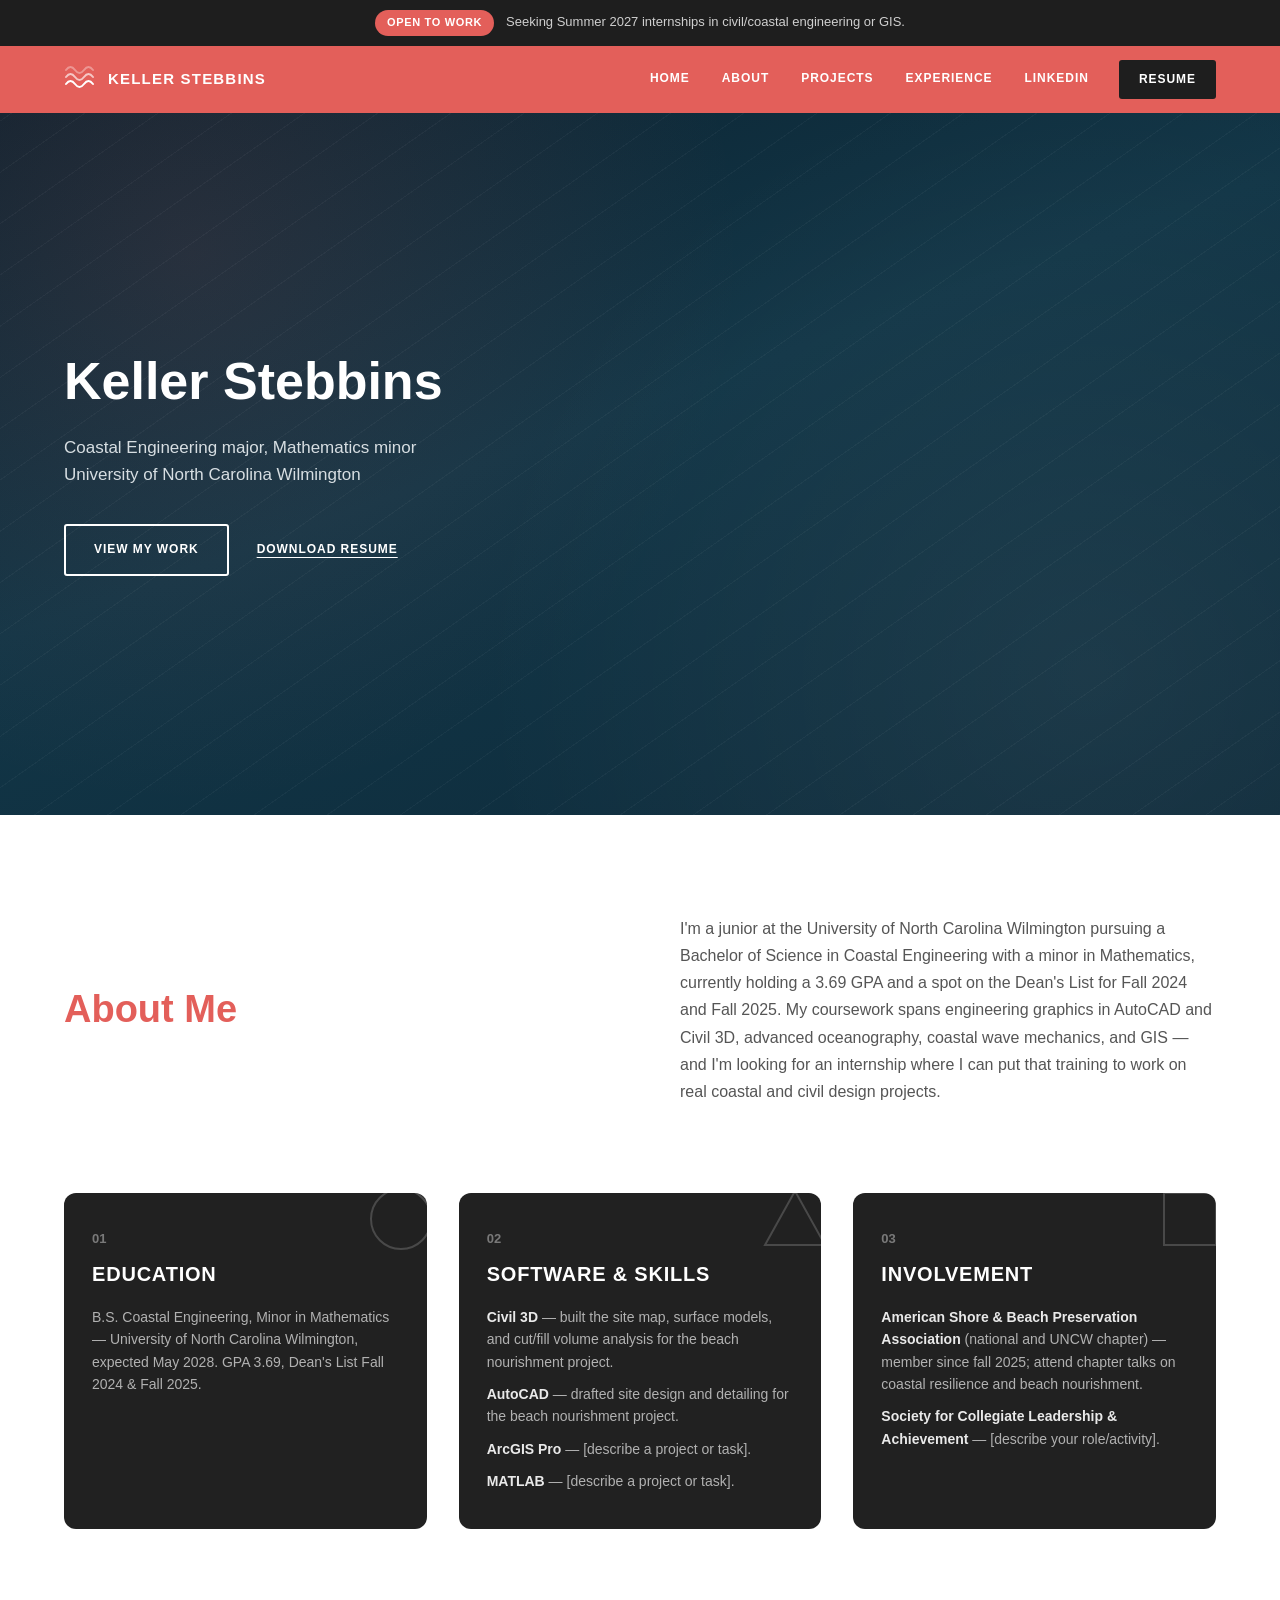
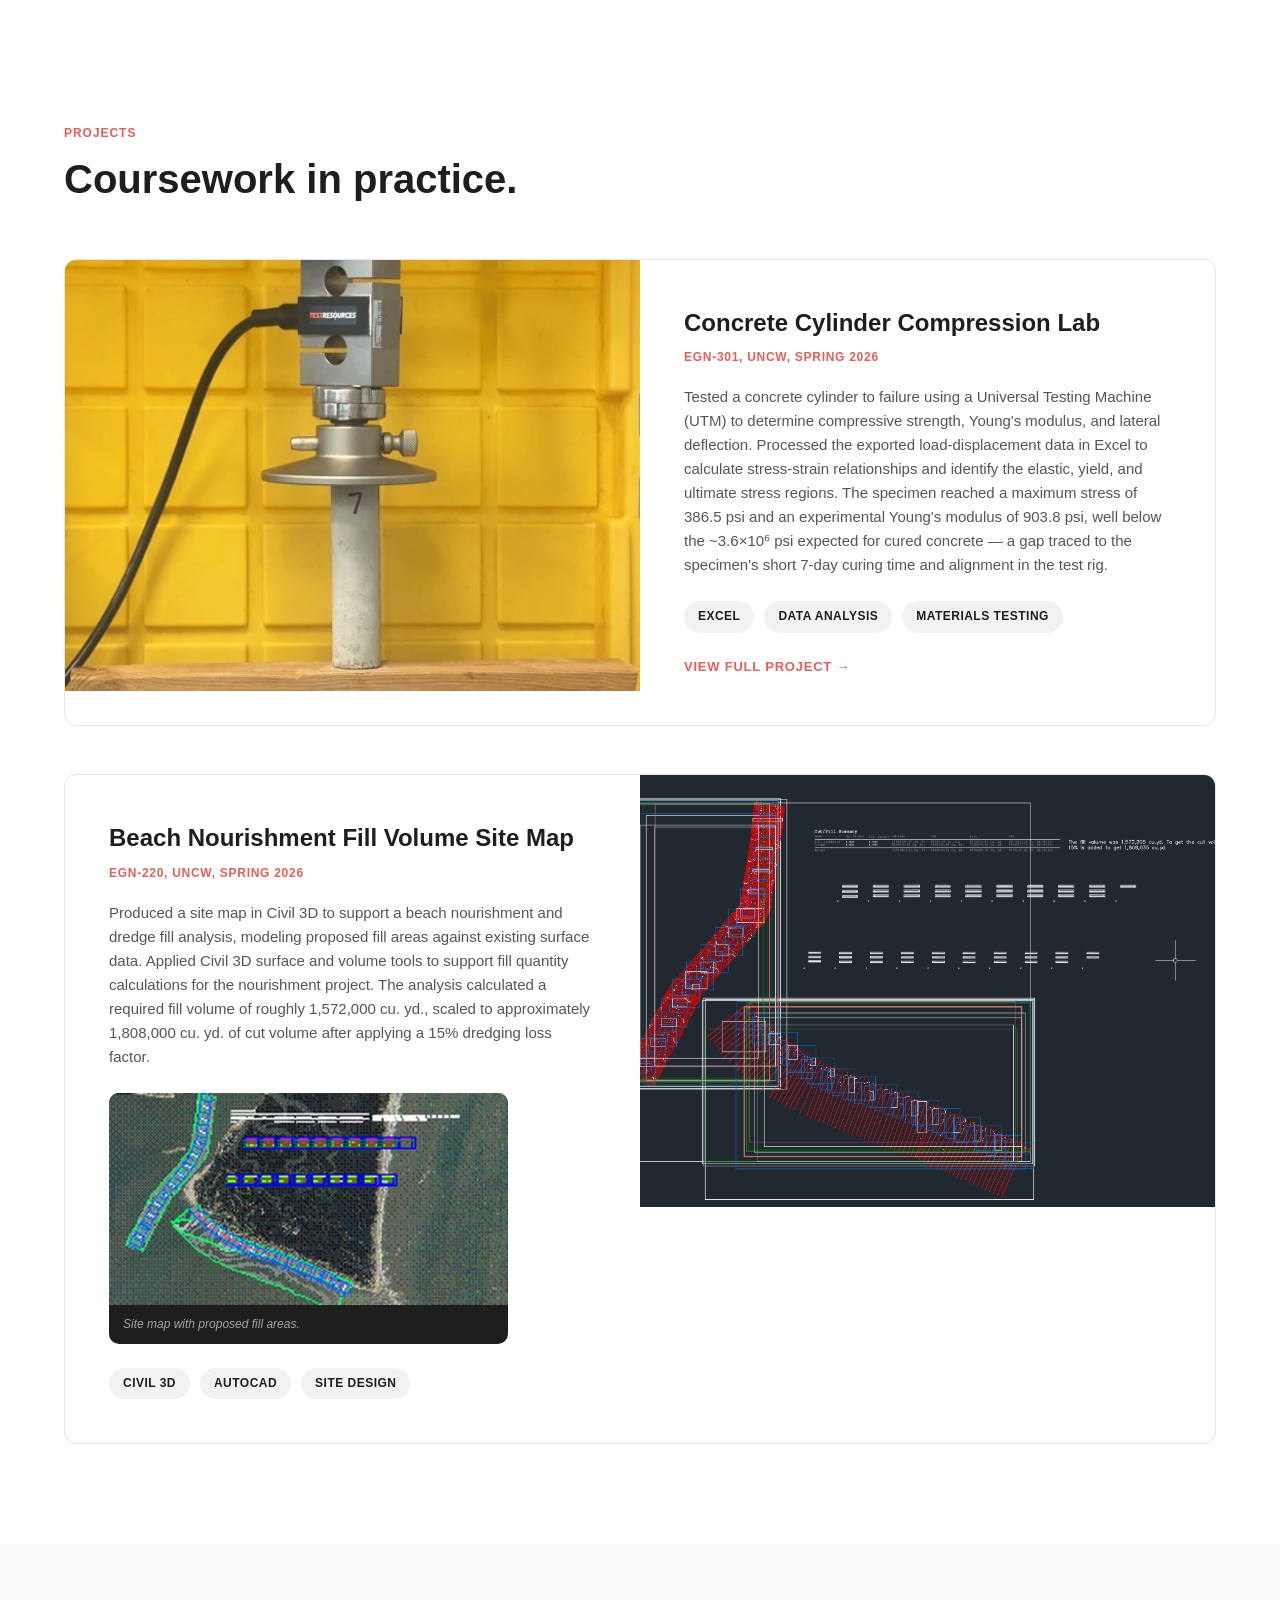
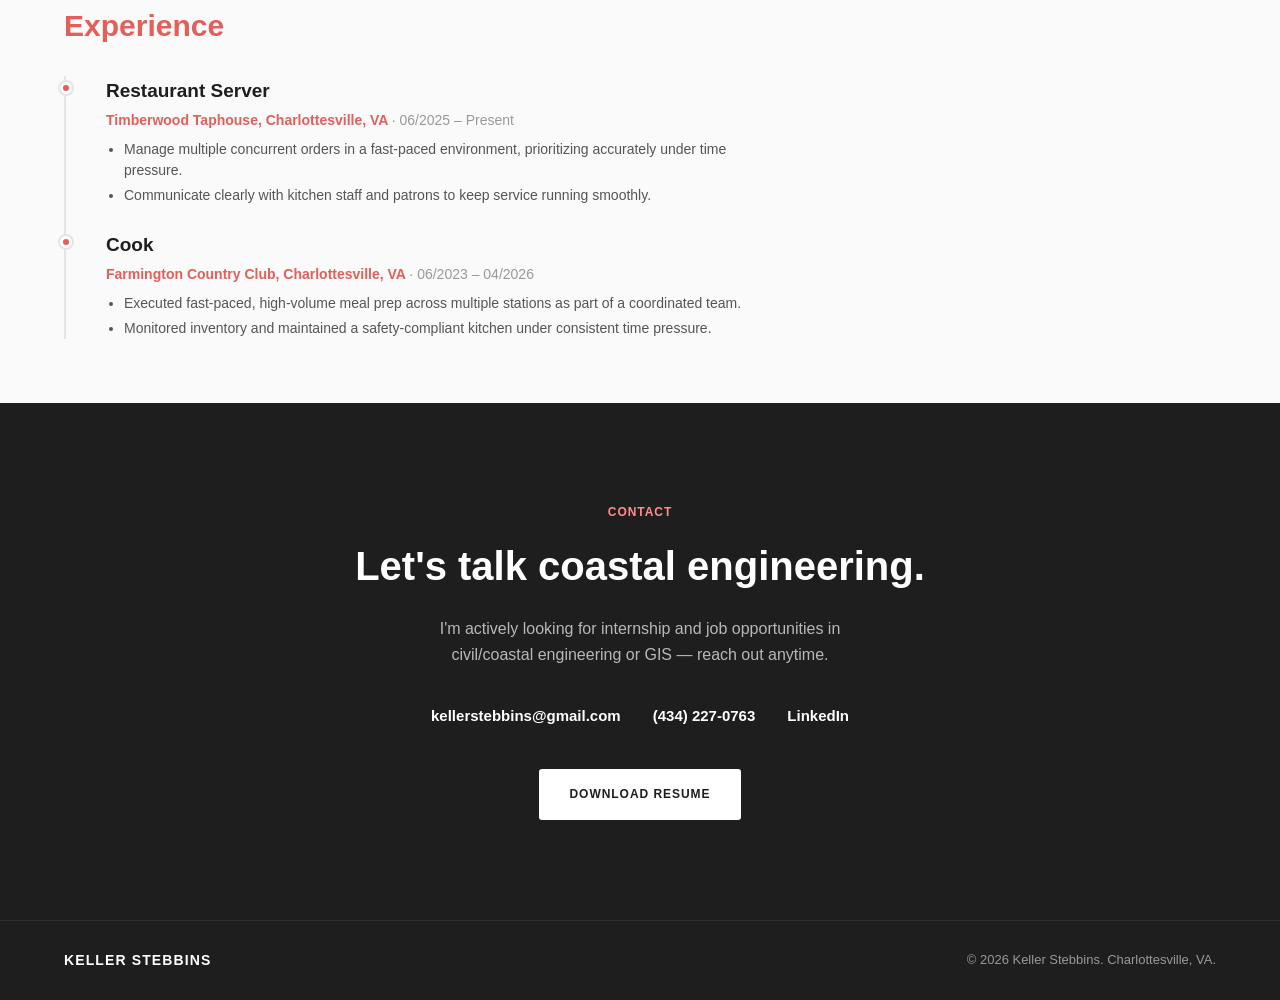
==== commit 7786e071: "Fix placeholder alt text, add project result numbers, trim experience section, expand involvement/sk" ====
--- a/index.html
+++ b/index.html
@@ -88,7 +88,12 @@
           </svg>
           <span class="feature-number">02</span>
           <h3 class="feature-title">Software &amp; Skills</h3>
-          <p class="feature-copy">AutoCAD, Civil 3D, and ArcGIS Pro for design and mapping; Excel and MATLAB for data analysis; strong technical communication and team collaboration skills.</p>
+          <ul class="feature-list">
+            <li><strong>Civil 3D</strong> &mdash; built the site map, surface models, and cut/fill volume analysis for the beach nourishment project.</li>
+            <li><strong>AutoCAD</strong> &mdash; drafted site design and detailing for the beach nourishment project.</li>
+            <li><strong>ArcGIS Pro</strong> &mdash; <!-- TODO: what have you built/mapped with this? -->[describe a project or task].</li>
+            <li><strong>MATLAB</strong> &mdash; <!-- TODO: what have you built/analyzed with this? -->[describe a project or task].</li>
+          </ul>
         </div>
 
         <div class="feature-card">
@@ -97,7 +102,10 @@
           </svg>
           <span class="feature-number">03</span>
           <h3 class="feature-title">Involvement</h3>
-          <p class="feature-copy">Member of the American Shore &amp; Beach Preservation Association (national and UNCW chapter) and The Society for Collegiate Leadership &amp; Achievement.</p>
+          <ul class="feature-list">
+            <li><strong>American Shore &amp; Beach Preservation Association</strong> (national and UNCW chapter) &mdash; member since fall 2025; attend chapter talks on coastal resilience and beach nourishment.</li>
+            <li><strong>Society for Collegiate Leadership &amp; Achievement</strong> &mdash; <!-- TODO: e.g. leadership development programming, service projects, officer role -->[describe your role/activity].</li>
+          </ul>
         </div>
       </div>
     </div>
@@ -114,27 +122,14 @@
         <!-- Project 1 -->
         <article class="project-card">
           <div class="project-media">
-            <!--
-              PLACEHOLDER: Concrete Cylinder Compression Lab media.
-              Replace this placeholder block with your real test photo and
-              stress-strain chart. Suggested filenames:
-                assets/images/concrete-cylinder-test.jpg
-                assets/images/concrete-stress-strain-chart.png
-              Example markup once you have the files:
-                <img src="assets/images/concrete-cylinder-test.jpg"
-                     alt="Concrete cylinder specimen loaded in the Universal Testing Machine before failure">
-                <img src="assets/images/concrete-stress-strain-chart.png"
-                     alt="Stress-strain chart derived from the concrete cylinder compression test data">
-            -->
             <img src="assets/images/concrete-cylinder-test.jpg"
-                 alt="Placeholder for concrete cylinder compression test photo — replace with the real Universal Testing Machine test image"
-                 class="project-img-placeholder"
+                 alt="Concrete cylinder 7 positioned in the Universal Testing Machine before compression testing"
                  onerror="this.parentElement.classList.add('media-fallback')">
           </div>
           <div class="project-text">
             <h3 class="project-title">Concrete Cylinder Compression Lab</h3>
             <p class="project-meta">EGN-301, UNCW, Spring 2026</p>
-            <p class="project-copy">Tested a concrete cylinder to failure using a Universal Testing Machine (UTM) to determine compressive strength, Young's modulus, and lateral deflection. Processed the exported load-displacement data in Excel to calculate stress-strain relationships and identify the elastic, yield, and ultimate stress regions. Compared the experimental Young's modulus to theoretical concrete values, tracing the gap to the specimen's short 7-day curing time and alignment in the test rig.</p>
+            <p class="project-copy">Tested a concrete cylinder to failure using a Universal Testing Machine (UTM) to determine compressive strength, Young's modulus, and lateral deflection. Processed the exported load-displacement data in Excel to calculate stress-strain relationships and identify the elastic, yield, and ultimate stress regions. The specimen reached a maximum stress of 386.5 psi and an experimental Young's modulus of 903.8 psi, well below the ~3.6&times;10&#8310; psi expected for cured concrete &mdash; a gap traced to the specimen's short 7-day curing time and alignment in the test rig.</p>
             <ul class="project-tags">
               <li>Excel</li>
               <li>Data Analysis</li>
@@ -154,7 +149,7 @@
           <div class="project-text">
             <h3 class="project-title">Beach Nourishment Fill Volume Site Map</h3>
             <p class="project-meta">EGN-220, UNCW, Spring 2026</p>
-            <p class="project-copy">Produced a site map in Civil 3D to support a beach nourishment and dredge fill analysis, modeling proposed fill areas against existing surface data. Applied Civil 3D surface and volume tools to support fill quantity calculations for the nourishment project.</p>
+            <p class="project-copy">Produced a site map in Civil 3D to support a beach nourishment and dredge fill analysis, modeling proposed fill areas against existing surface data. Applied Civil 3D surface and volume tools to support fill quantity calculations for the nourishment project. The analysis calculated a required fill volume of roughly 1,572,000 cu. yd., scaled to approximately 1,808,000 cu. yd. of cut volume after applying a 15% dredging loss factor.</p>
 
             <figure class="project-secondary-media">
               <img src="assets/images/beach-nourishment-site-map.png"
@@ -185,18 +180,22 @@
           <div class="timeline-marker" aria-hidden="true"></div>
           <div class="timeline-content">
             <h3 class="timeline-role">Restaurant Server</h3>
-            <p class="timeline-org">Timberwood Taphouse, Charlottesville, VA</p>
-            <p class="timeline-dates">06/2025 – Present</p>
-            <p class="timeline-copy">Manage multiple concurrent orders in a fast-paced environment, prioritizing tasks accurately under time pressure while communicating clearly with kitchen staff and patrons to ensure efficient service.</p>
+            <p class="timeline-org">Timberwood Taphouse, Charlottesville, VA <span class="timeline-dates-inline">&middot; 06/2025 – Present</span></p>
+            <ul class="timeline-bullets">
+              <li>Manage multiple concurrent orders in a fast-paced environment, prioritizing accurately under time pressure.</li>
+              <li>Communicate clearly with kitchen staff and patrons to keep service running smoothly.</li>
+            </ul>
           </div>
         </li>
         <li class="timeline-item">
           <div class="timeline-marker" aria-hidden="true"></div>
           <div class="timeline-content">
             <h3 class="timeline-role">Cook</h3>
-            <p class="timeline-org">Farmington Country Club, Charlottesville, VA</p>
-            <p class="timeline-dates">06/2023 – 04/2026</p>
-            <p class="timeline-copy">Collaborated with a team of chefs across multiple stations to execute fast-paced, high-volume meal preparation, while monitoring inventory and maintaining a safety-compliant kitchen under consistent time pressure.</p>
+            <p class="timeline-org">Farmington Country Club, Charlottesville, VA <span class="timeline-dates-inline">&middot; 06/2023 – 04/2026</span></p>
+            <ul class="timeline-bullets">
+              <li>Executed fast-paced, high-volume meal prep across multiple stations as part of a coordinated team.</li>
+              <li>Monitored inventory and maintained a safety-compliant kitchen under consistent time pressure.</li>
+            </ul>
           </div>
         </li>
       </ul>
--- a/css/style.css
+++ b/css/style.css
@@ -423,6 +423,25 @@
   color: rgba(255, 255, 255, 0.65);
 }
 
+.feature-list {
+  margin: 16px 0 0;
+  padding: 0;
+  list-style: none;
+  display: flex;
+  flex-direction: column;
+  gap: 10px;
+}
+
+.feature-list li {
+  font-size: 14px;
+  line-height: 1.6;
+  color: rgba(255, 255, 255, 0.65);
+}
+
+.feature-list strong {
+  color: rgba(255, 255, 255, 0.9);
+}
+
 /* ==========================================================================
    Projects
    ========================================================================== */
@@ -592,19 +611,19 @@
    ========================================================================== */
 
 .experience {
-  padding: 100px 0;
+  padding: 64px 0;
   background: #fafafa;
 }
 
 .experience .section-heading {
-  font-size: 40px;
-  margin-bottom: 56px;
+  font-size: 30px;
+  margin-bottom: 32px;
 }
 
 .timeline {
   display: flex;
   flex-direction: column;
-  gap: 48px;
+  gap: 24px;
   border-left: 2px solid var(--light-gray);
   padding-left: 40px;
 }
@@ -626,33 +645,41 @@
 }
 
 .timeline-role {
-  font-size: 26px;
+  font-size: 19px;
   font-weight: 800;
   color: var(--near-black);
-  margin: 0 0 6px;
+  margin: 0 0 2px;
 }
 
 .timeline-org {
-  font-size: 17px;
+  font-size: 14px;
   font-weight: 700;
   color: var(--coral);
-  margin: 0 0 6px;
-}
-
-.timeline-dates {
+  margin: 0 0 8px;
+}
+
+.timeline-dates-inline {
+  font-weight: 500;
+  color: #999999;
+  text-transform: none;
+  letter-spacing: 0;
+}
+
+.timeline-bullets {
+  margin: 0;
+  padding-left: 18px;
+  max-width: 640px;
+  list-style: disc;
+}
+
+.timeline-bullets li {
   font-size: 14px;
-  text-transform: uppercase;
-  letter-spacing: 0.06em;
-  color: #999999;
-  margin: 0 0 16px;
-}
-
-.timeline-copy {
-  font-size: 17px;
-  line-height: 1.65;
+  line-height: 1.5;
   color: var(--body-gray);
-  margin: 0;
-  max-width: 640px;
+}
+
+.timeline-bullets li + li {
+  margin-top: 4px;
 }
 
 /* ==========================================================================
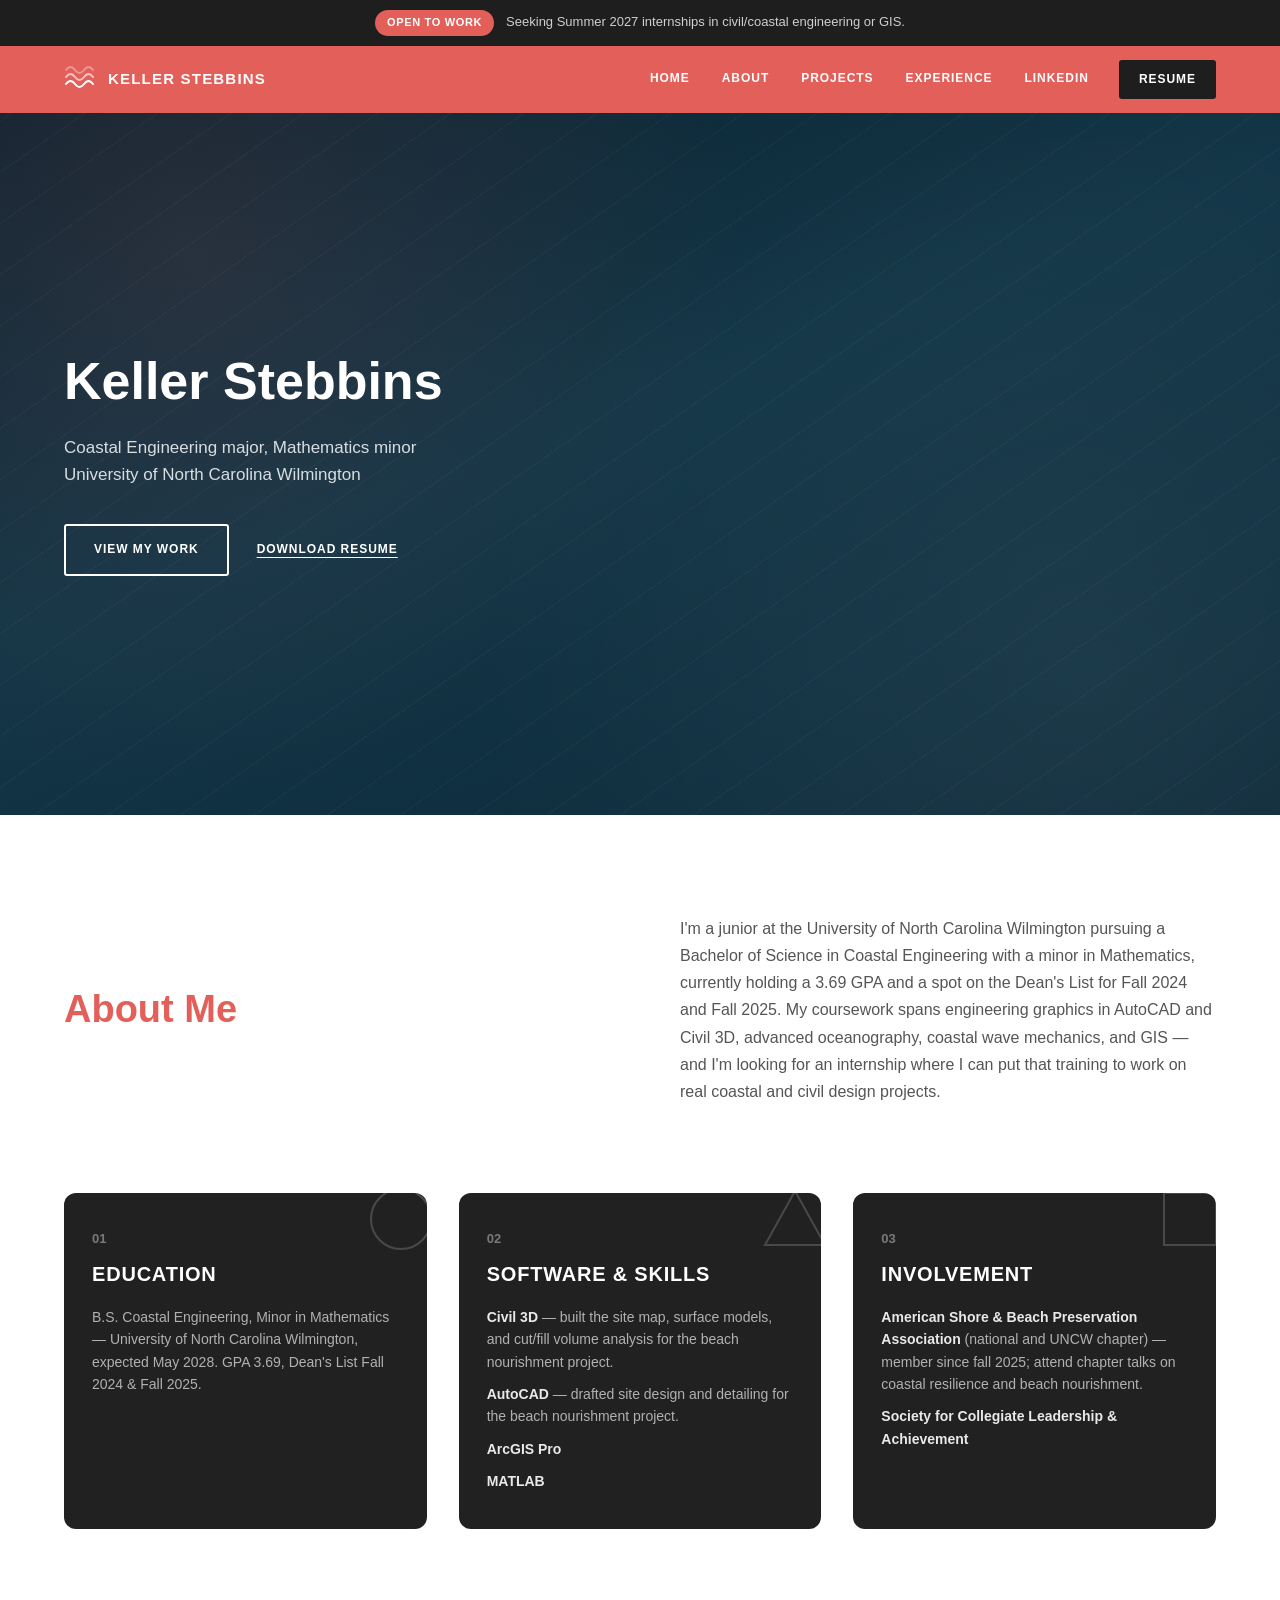
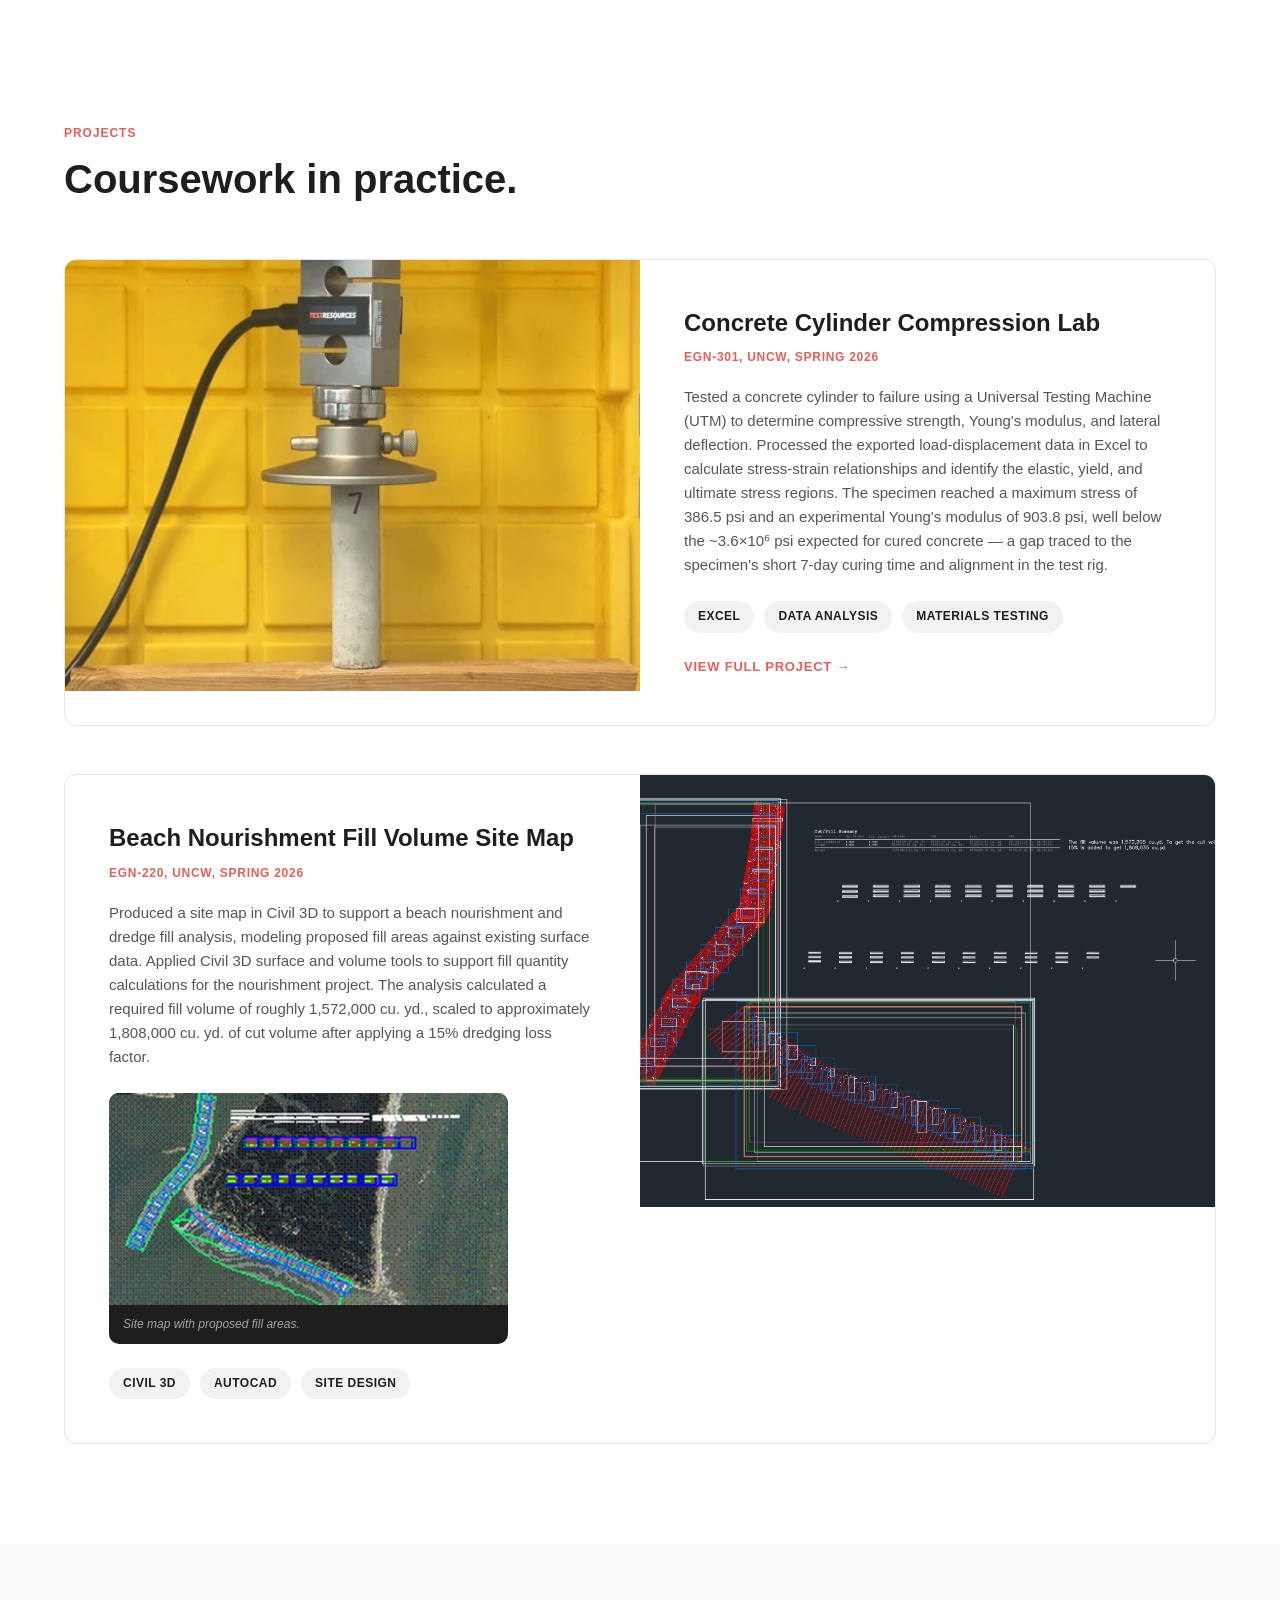
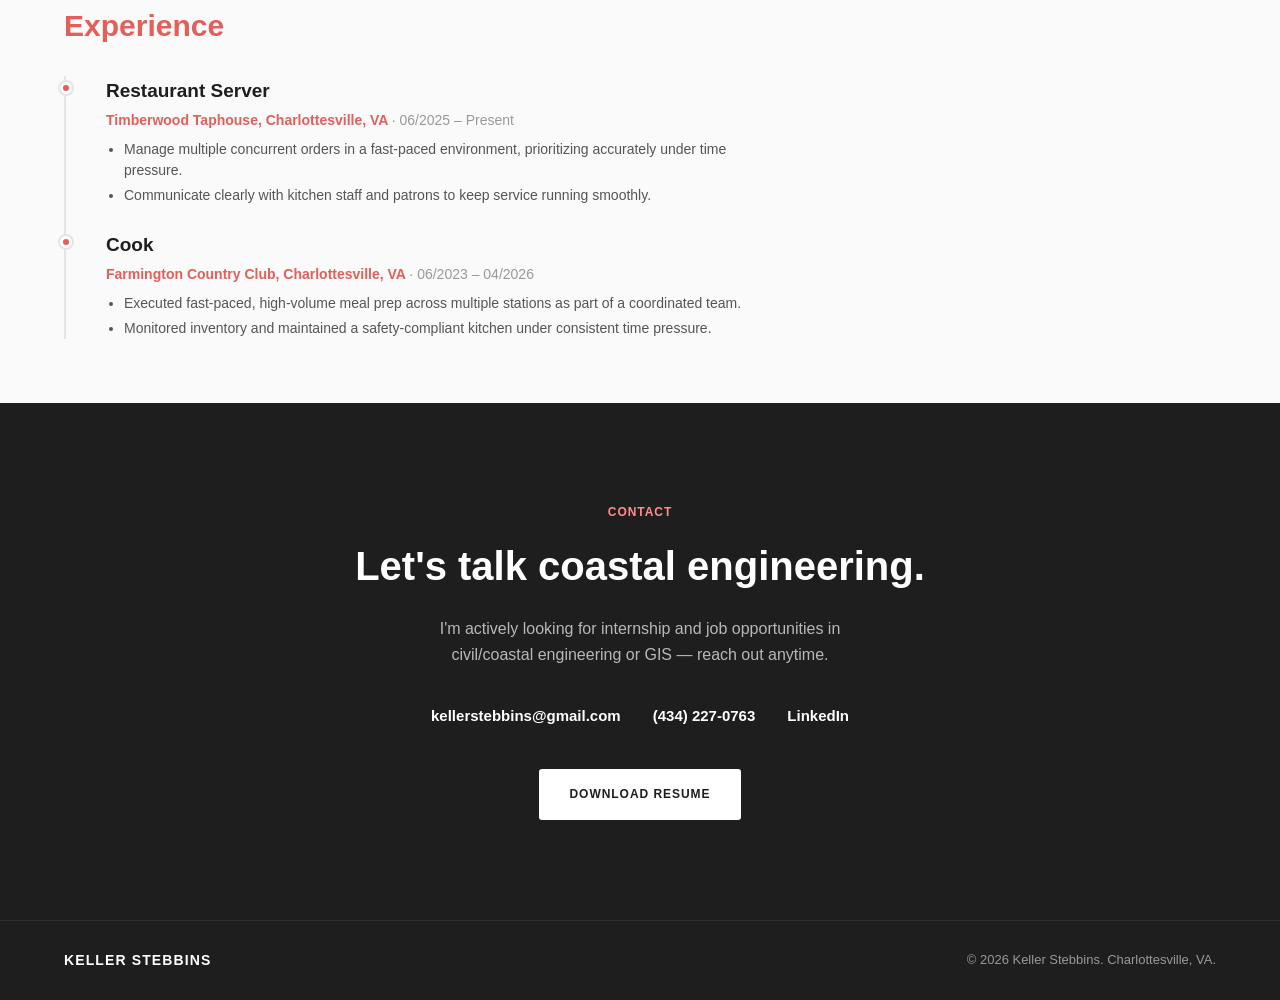
==== commit 13194ae1: "Remove unfilled placeholder notes from skills and involvement lists Co-Authored-By: Claude Sonnet 5 " ====
--- a/index.html
+++ b/index.html
@@ -91,8 +91,8 @@
           <ul class="feature-list">
             <li><strong>Civil 3D</strong> &mdash; built the site map, surface models, and cut/fill volume analysis for the beach nourishment project.</li>
             <li><strong>AutoCAD</strong> &mdash; drafted site design and detailing for the beach nourishment project.</li>
-            <li><strong>ArcGIS Pro</strong> &mdash; <!-- TODO: what have you built/mapped with this? -->[describe a project or task].</li>
-            <li><strong>MATLAB</strong> &mdash; <!-- TODO: what have you built/analyzed with this? -->[describe a project or task].</li>
+            <li><strong>ArcGIS Pro</strong></li>
+            <li><strong>MATLAB</strong></li>
           </ul>
         </div>
 
@@ -104,7 +104,7 @@
           <h3 class="feature-title">Involvement</h3>
           <ul class="feature-list">
             <li><strong>American Shore &amp; Beach Preservation Association</strong> (national and UNCW chapter) &mdash; member since fall 2025; attend chapter talks on coastal resilience and beach nourishment.</li>
-            <li><strong>Society for Collegiate Leadership &amp; Achievement</strong> &mdash; <!-- TODO: e.g. leadership development programming, service projects, officer role -->[describe your role/activity].</li>
+            <li><strong>Society for Collegiate Leadership &amp; Achievement</strong></li>
           </ul>
         </div>
       </div>
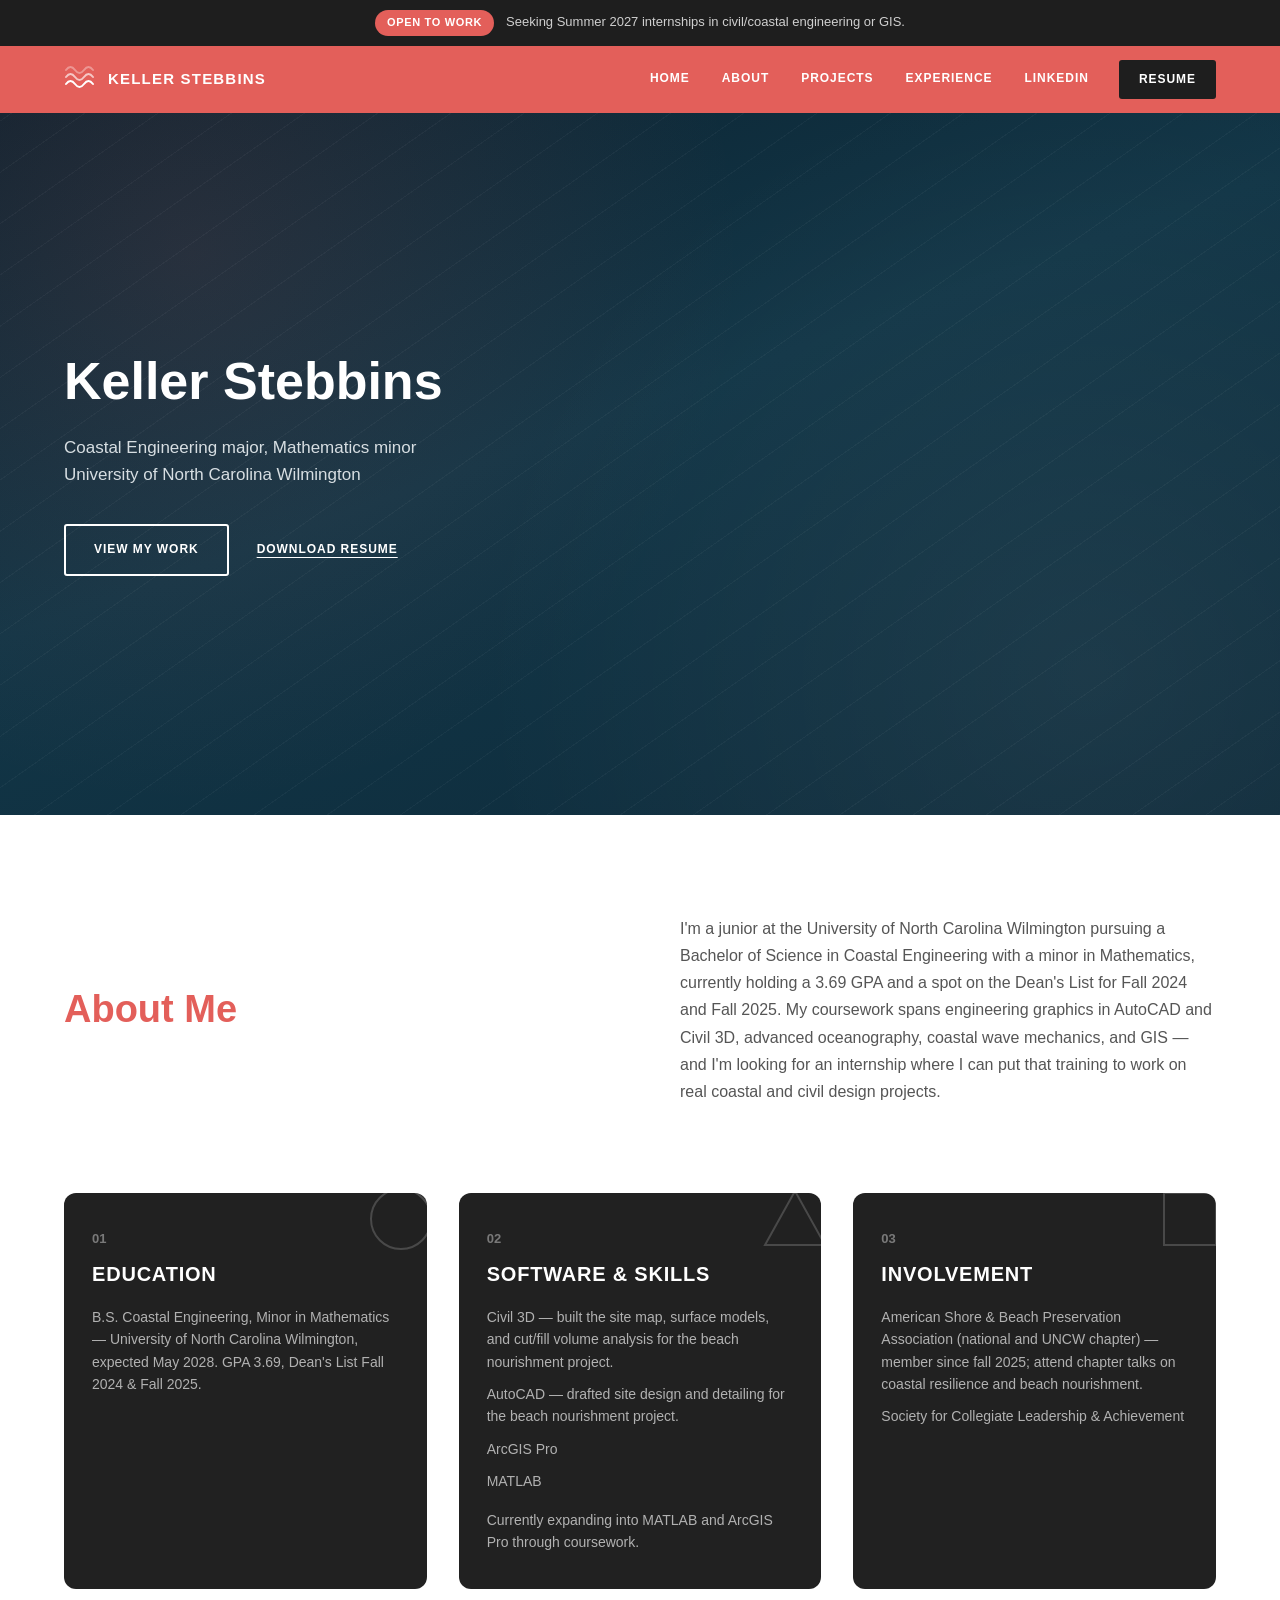
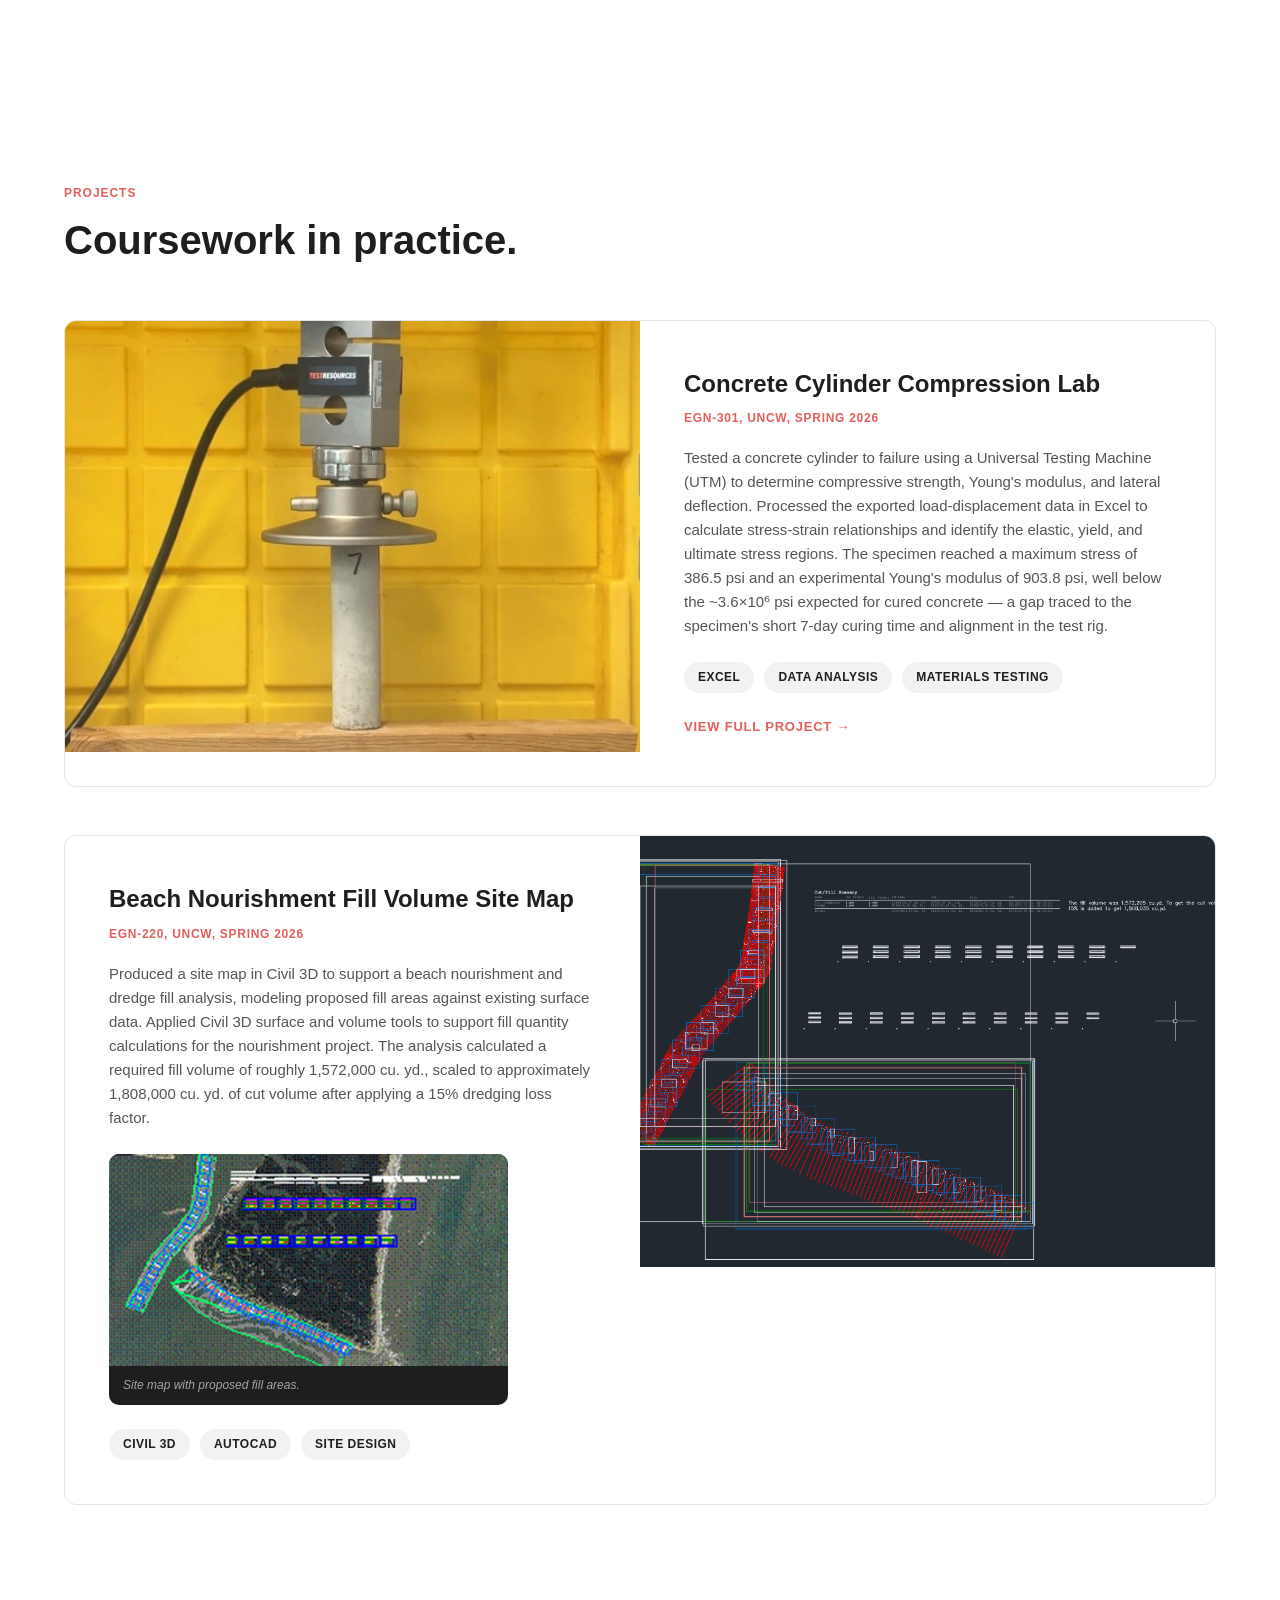
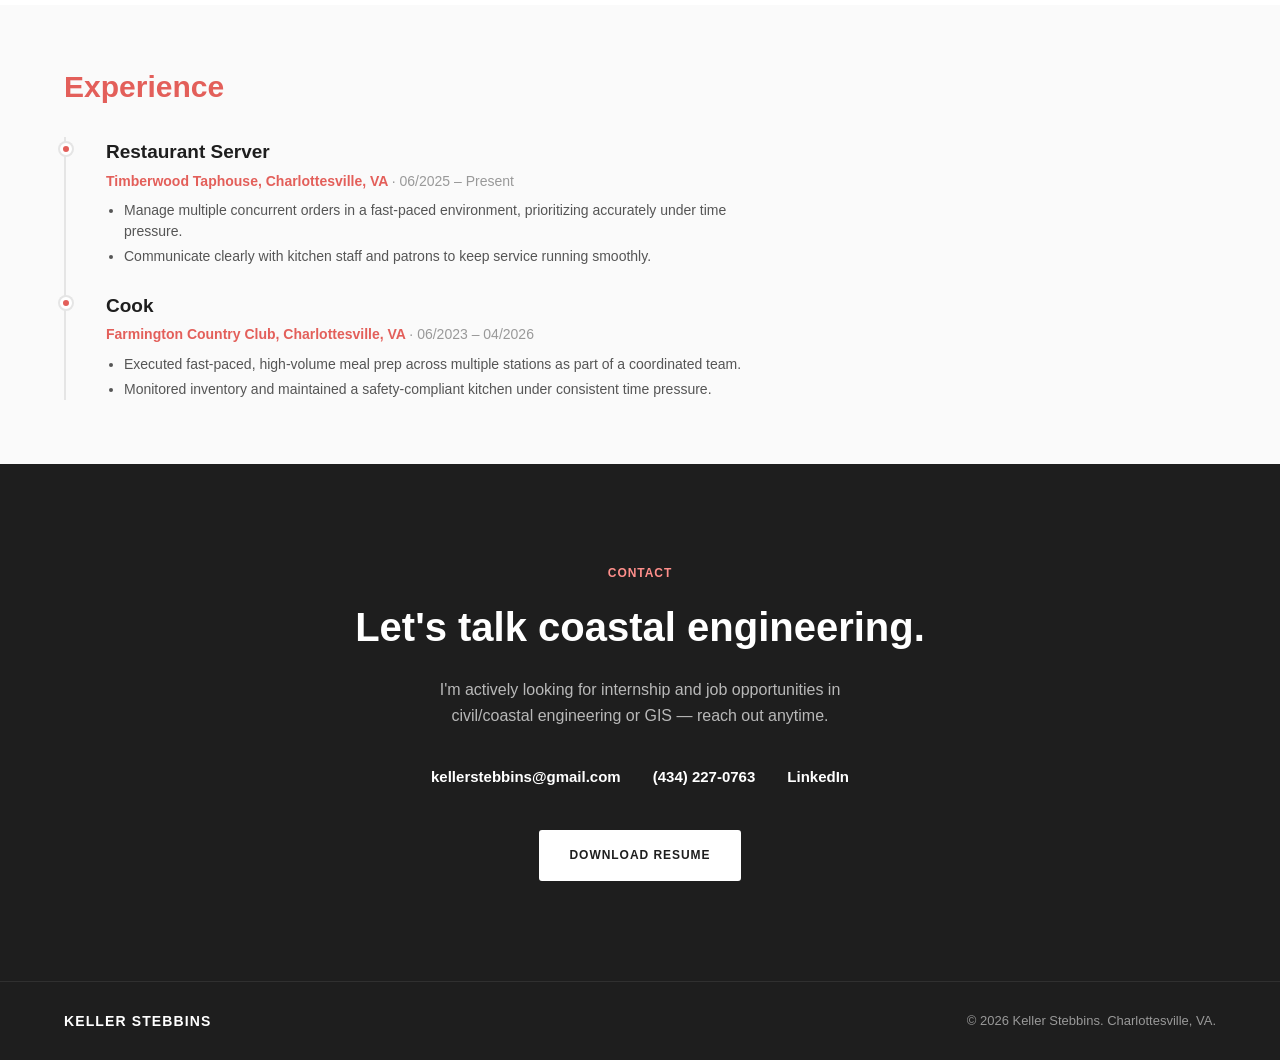
==== commit c1e7706b: "Note MATLAB/ArcGIS Pro as skills in progress Co-Authored-By: Claude Sonnet 5 <noreply@anthropic.com>" ====
--- a/index.html
+++ b/index.html
@@ -94,6 +94,7 @@
             <li><strong>ArcGIS Pro</strong></li>
             <li><strong>MATLAB</strong></li>
           </ul>
+          <p class="feature-copy">Currently expanding into MATLAB and ArcGIS Pro through coursework.</p>
         </div>
 
         <div class="feature-card">
--- a/css/style.css
+++ b/css/style.css
@@ -439,7 +439,8 @@
 }
 
 .feature-list strong {
-  color: rgba(255, 255, 255, 0.9);
+  font-weight: inherit;
+  color: inherit;
 }
 
 /* ==========================================================================
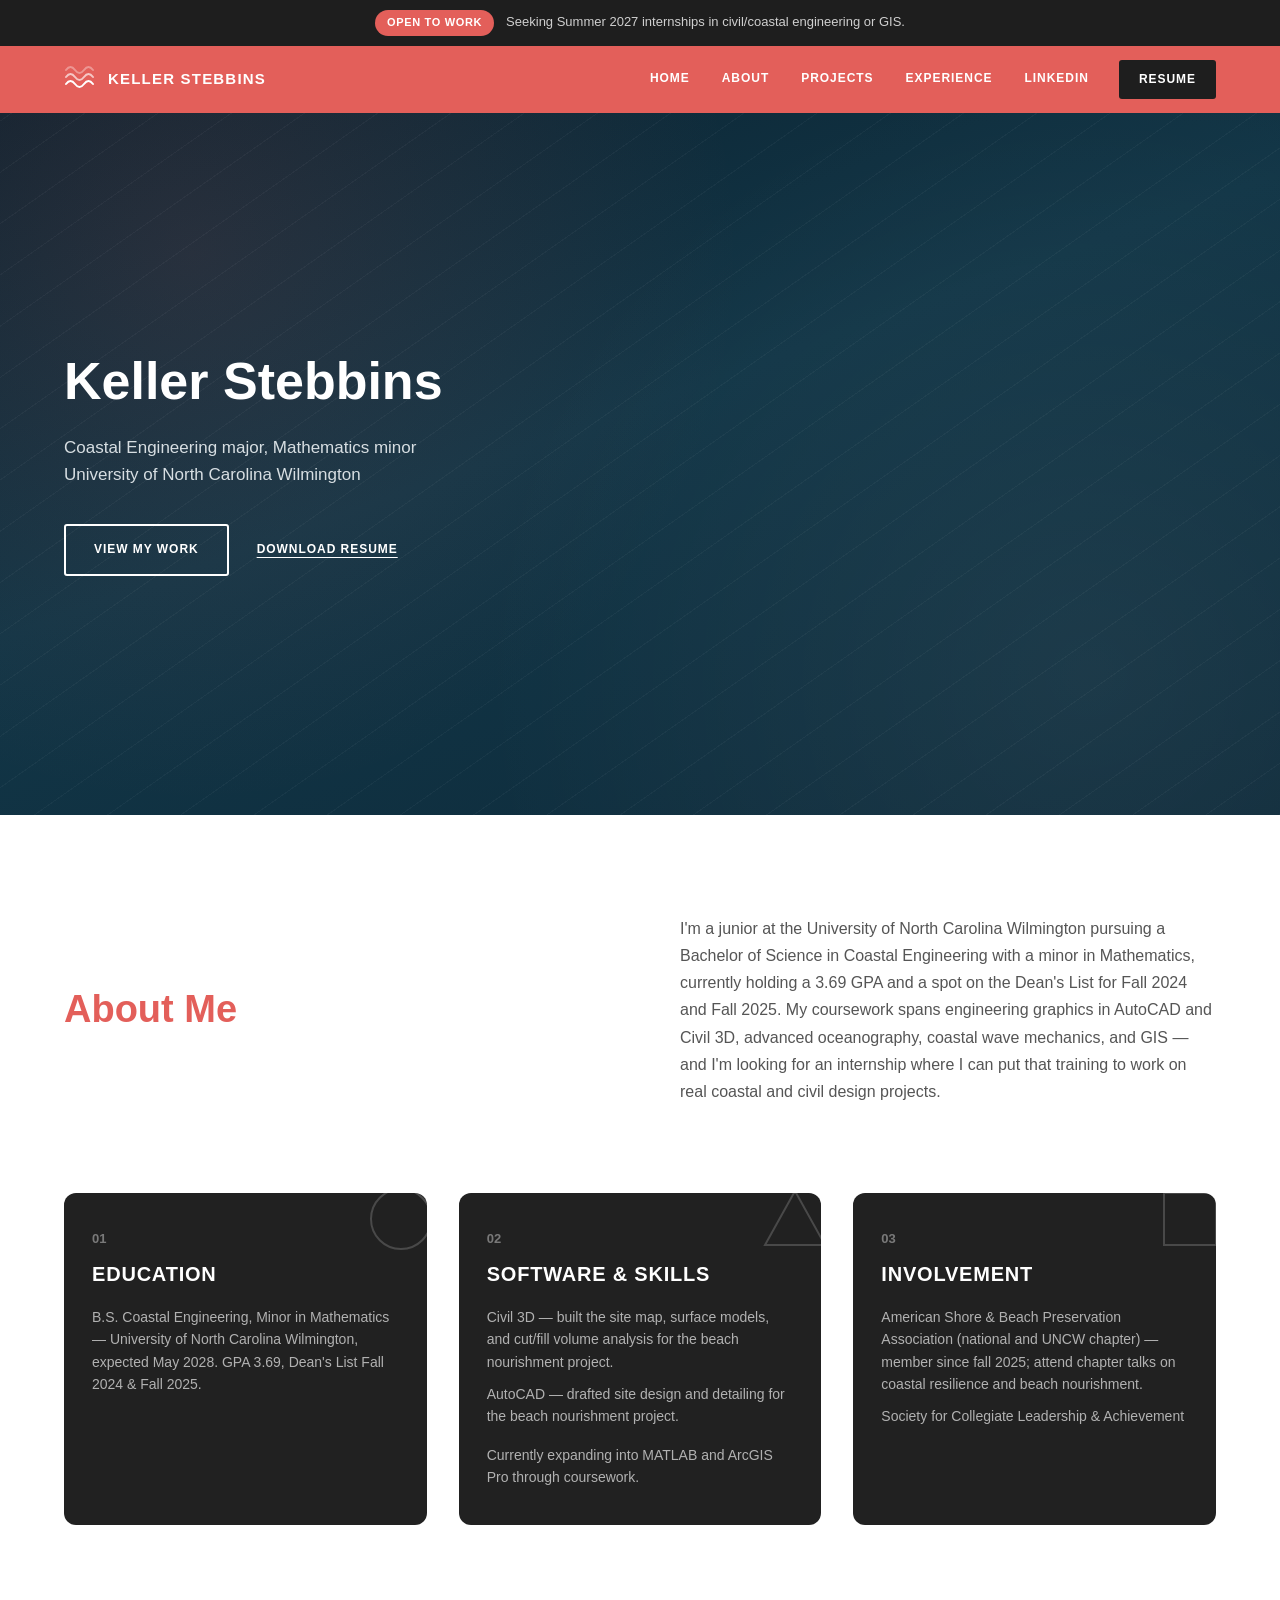
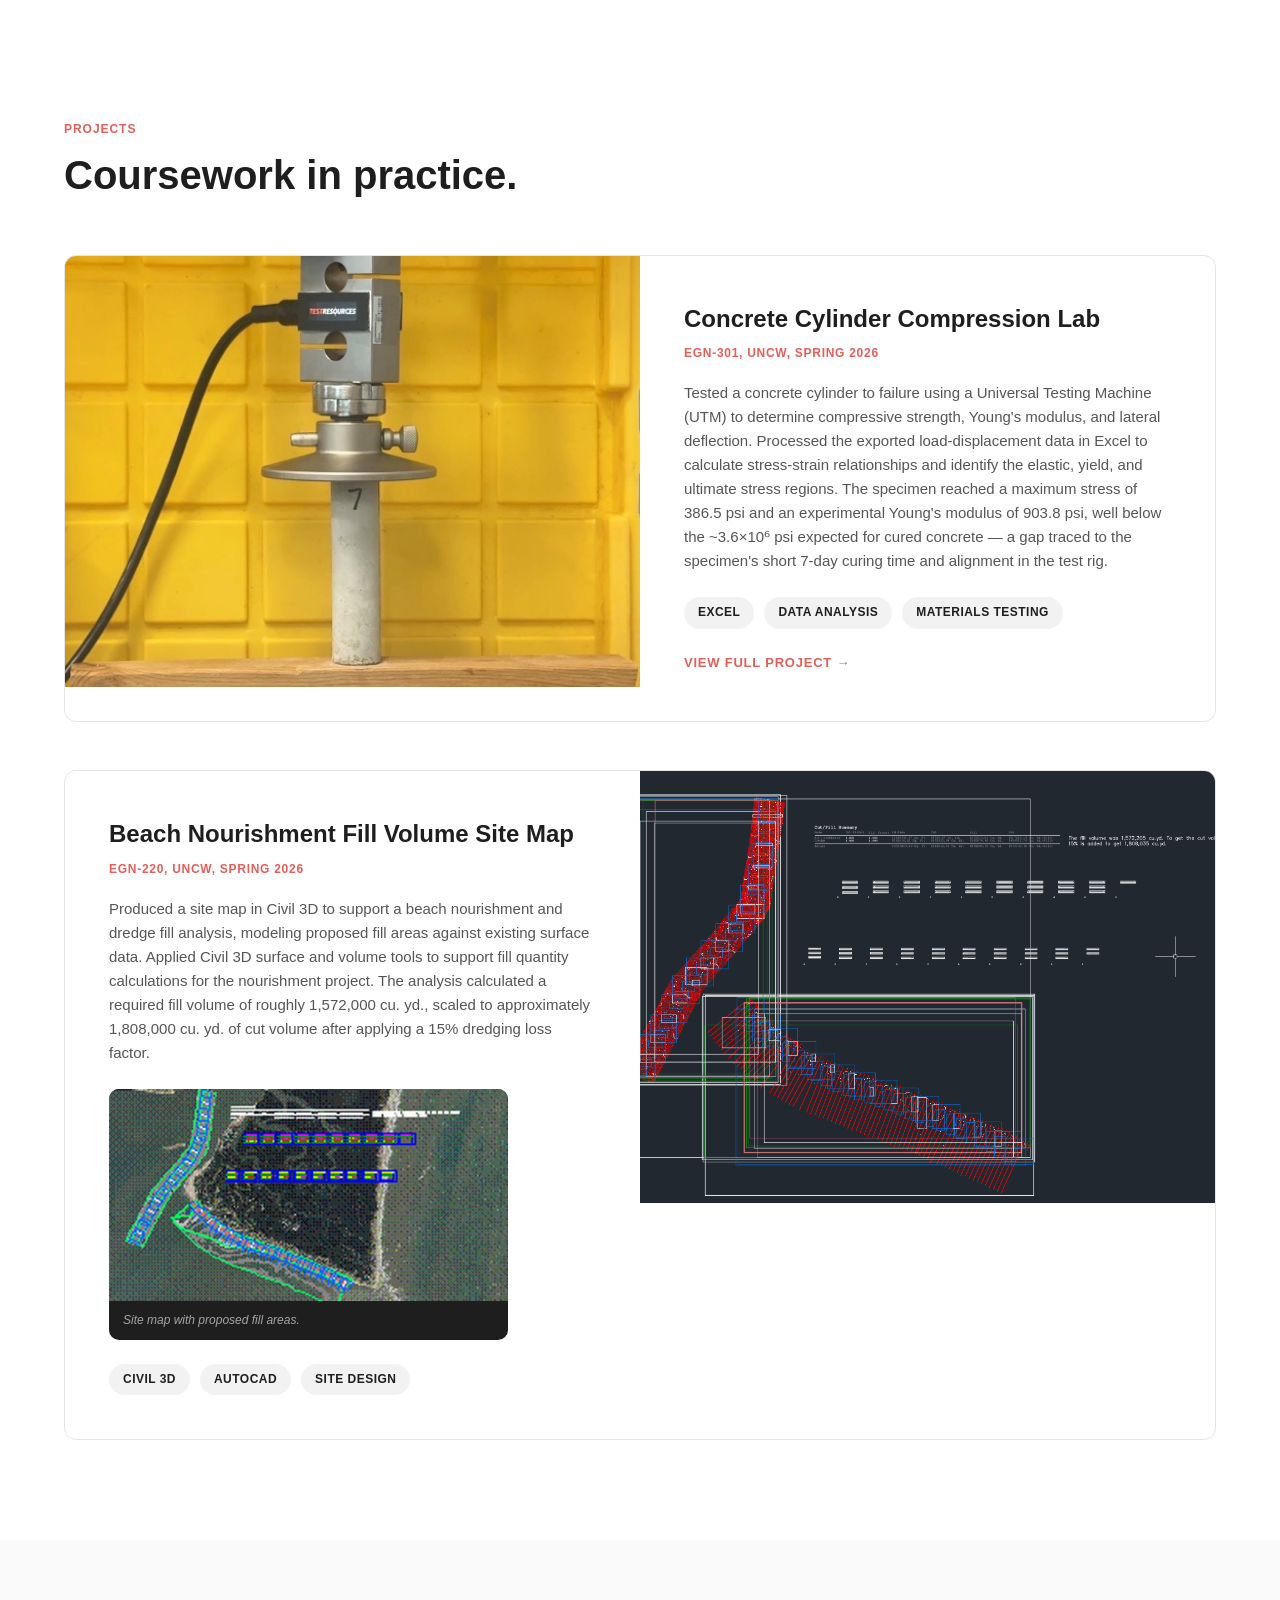
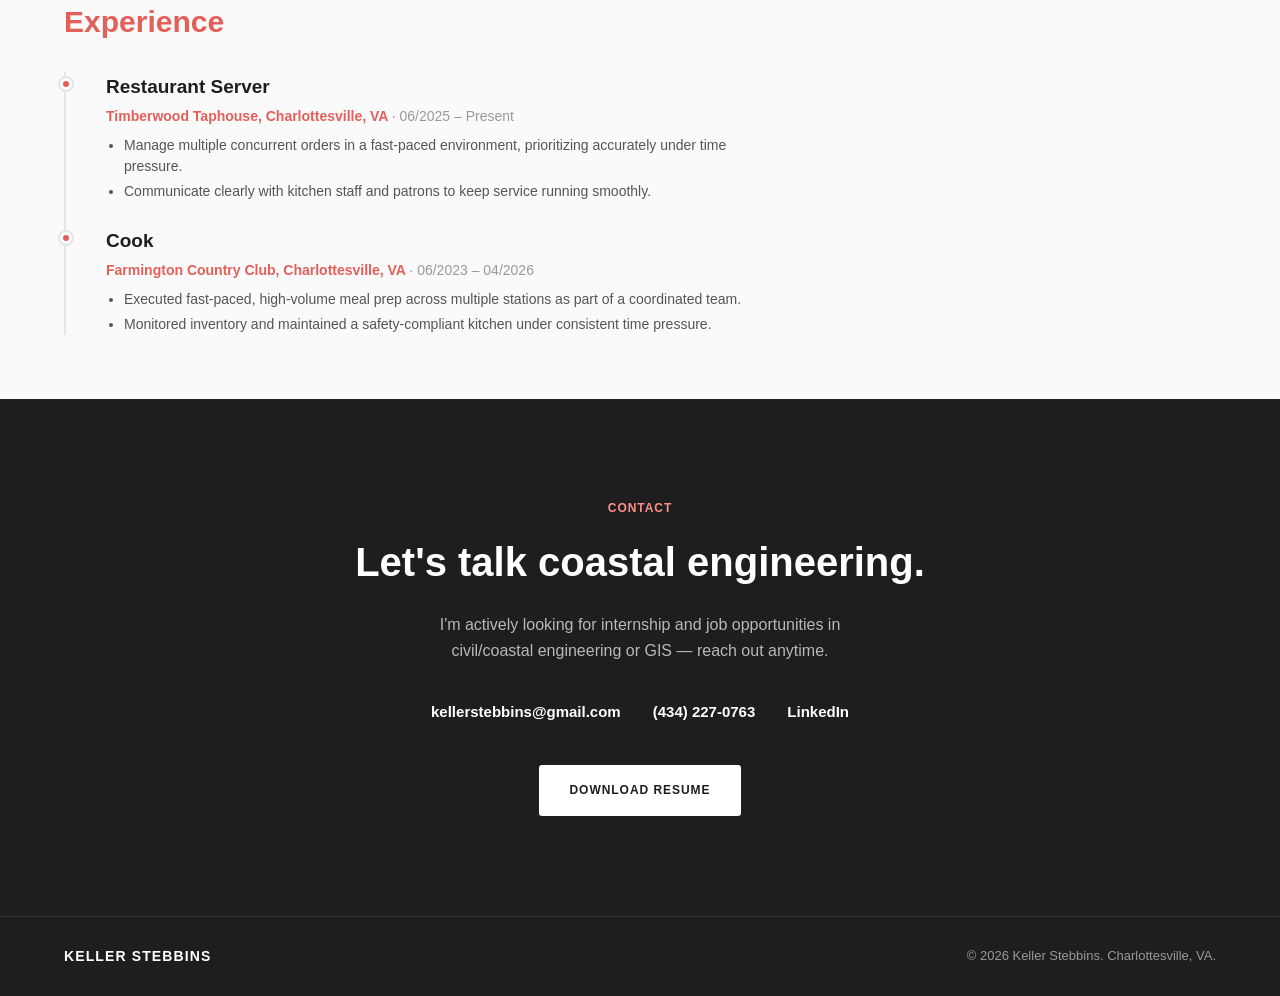
==== commit cc449574: "Drop ArcGIS Pro/MATLAB list entries, keep the expanding-into note Co-Authored-By: Claude Sonnet 5 <n" ====
--- a/index.html
+++ b/index.html
@@ -91,8 +91,6 @@
           <ul class="feature-list">
             <li><strong>Civil 3D</strong> &mdash; built the site map, surface models, and cut/fill volume analysis for the beach nourishment project.</li>
             <li><strong>AutoCAD</strong> &mdash; drafted site design and detailing for the beach nourishment project.</li>
-            <li><strong>ArcGIS Pro</strong></li>
-            <li><strong>MATLAB</strong></li>
           </ul>
           <p class="feature-copy">Currently expanding into MATLAB and ArcGIS Pro through coursework.</p>
         </div>
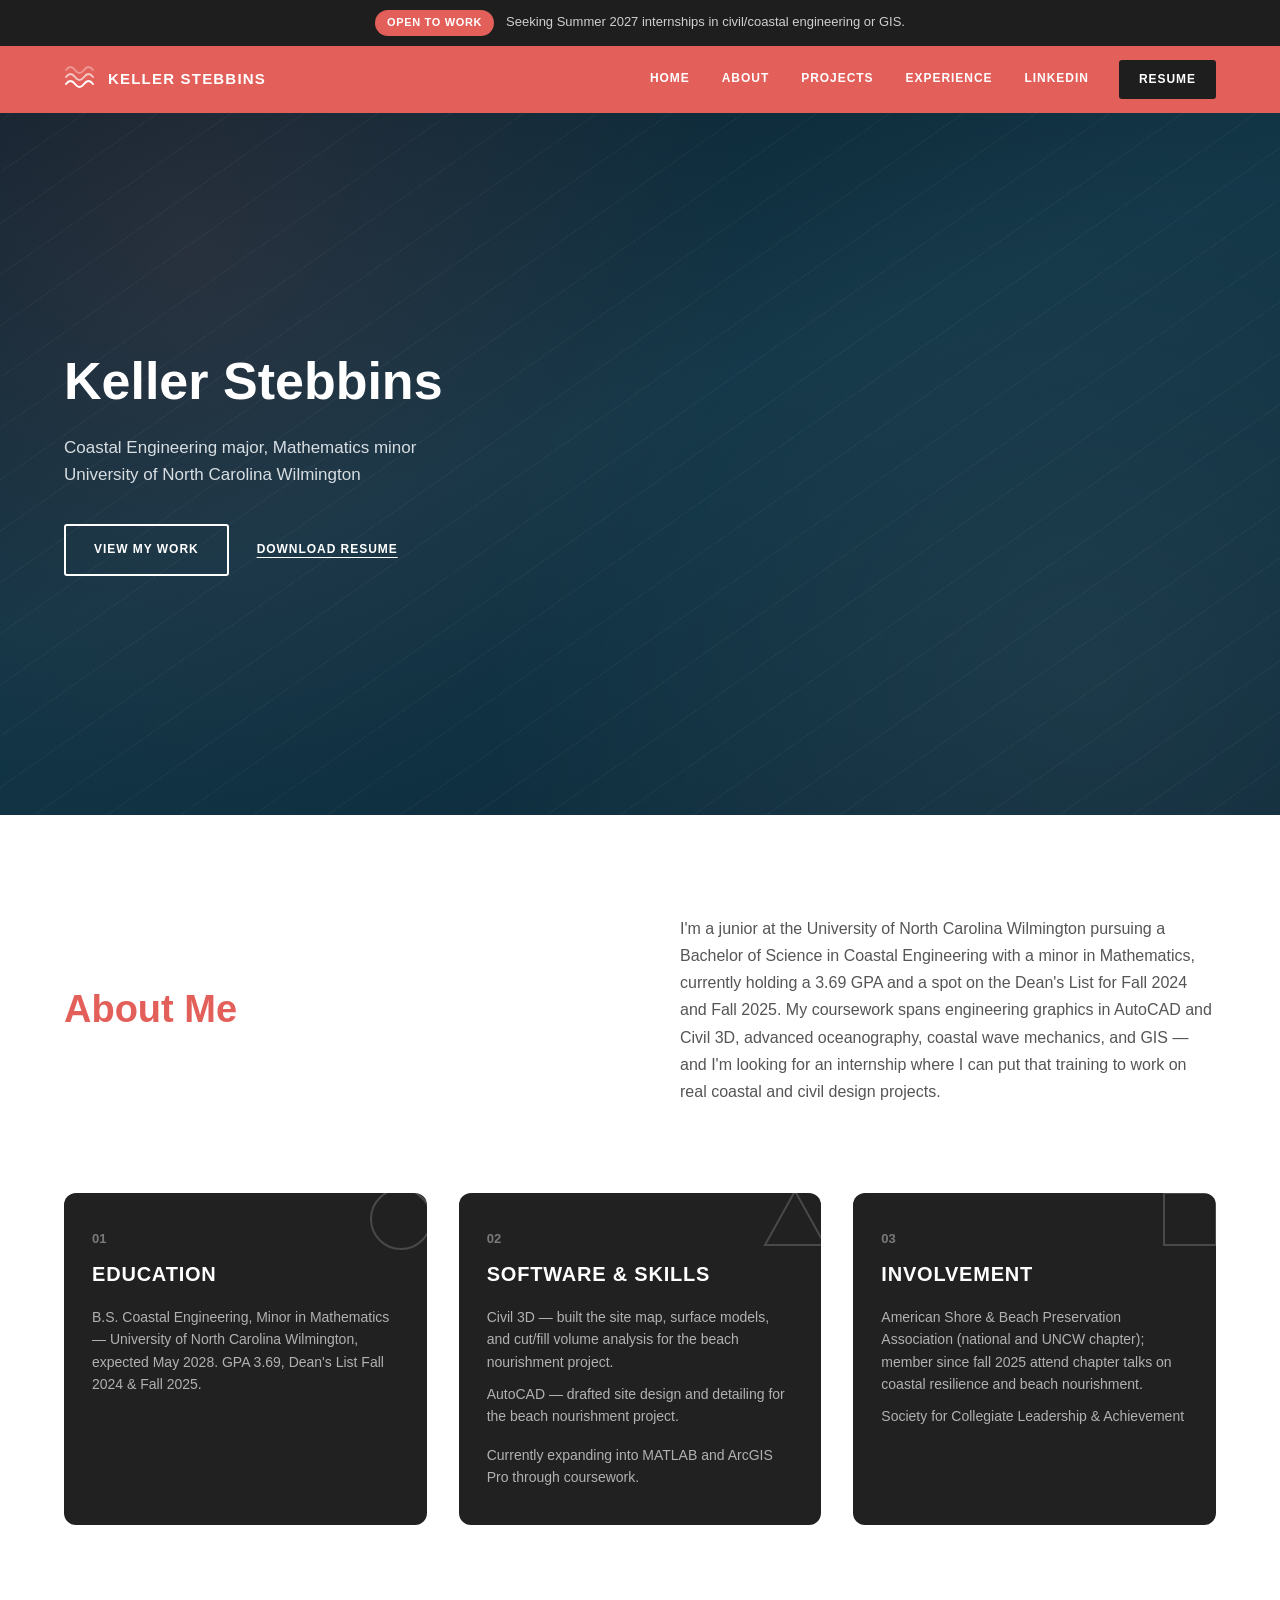
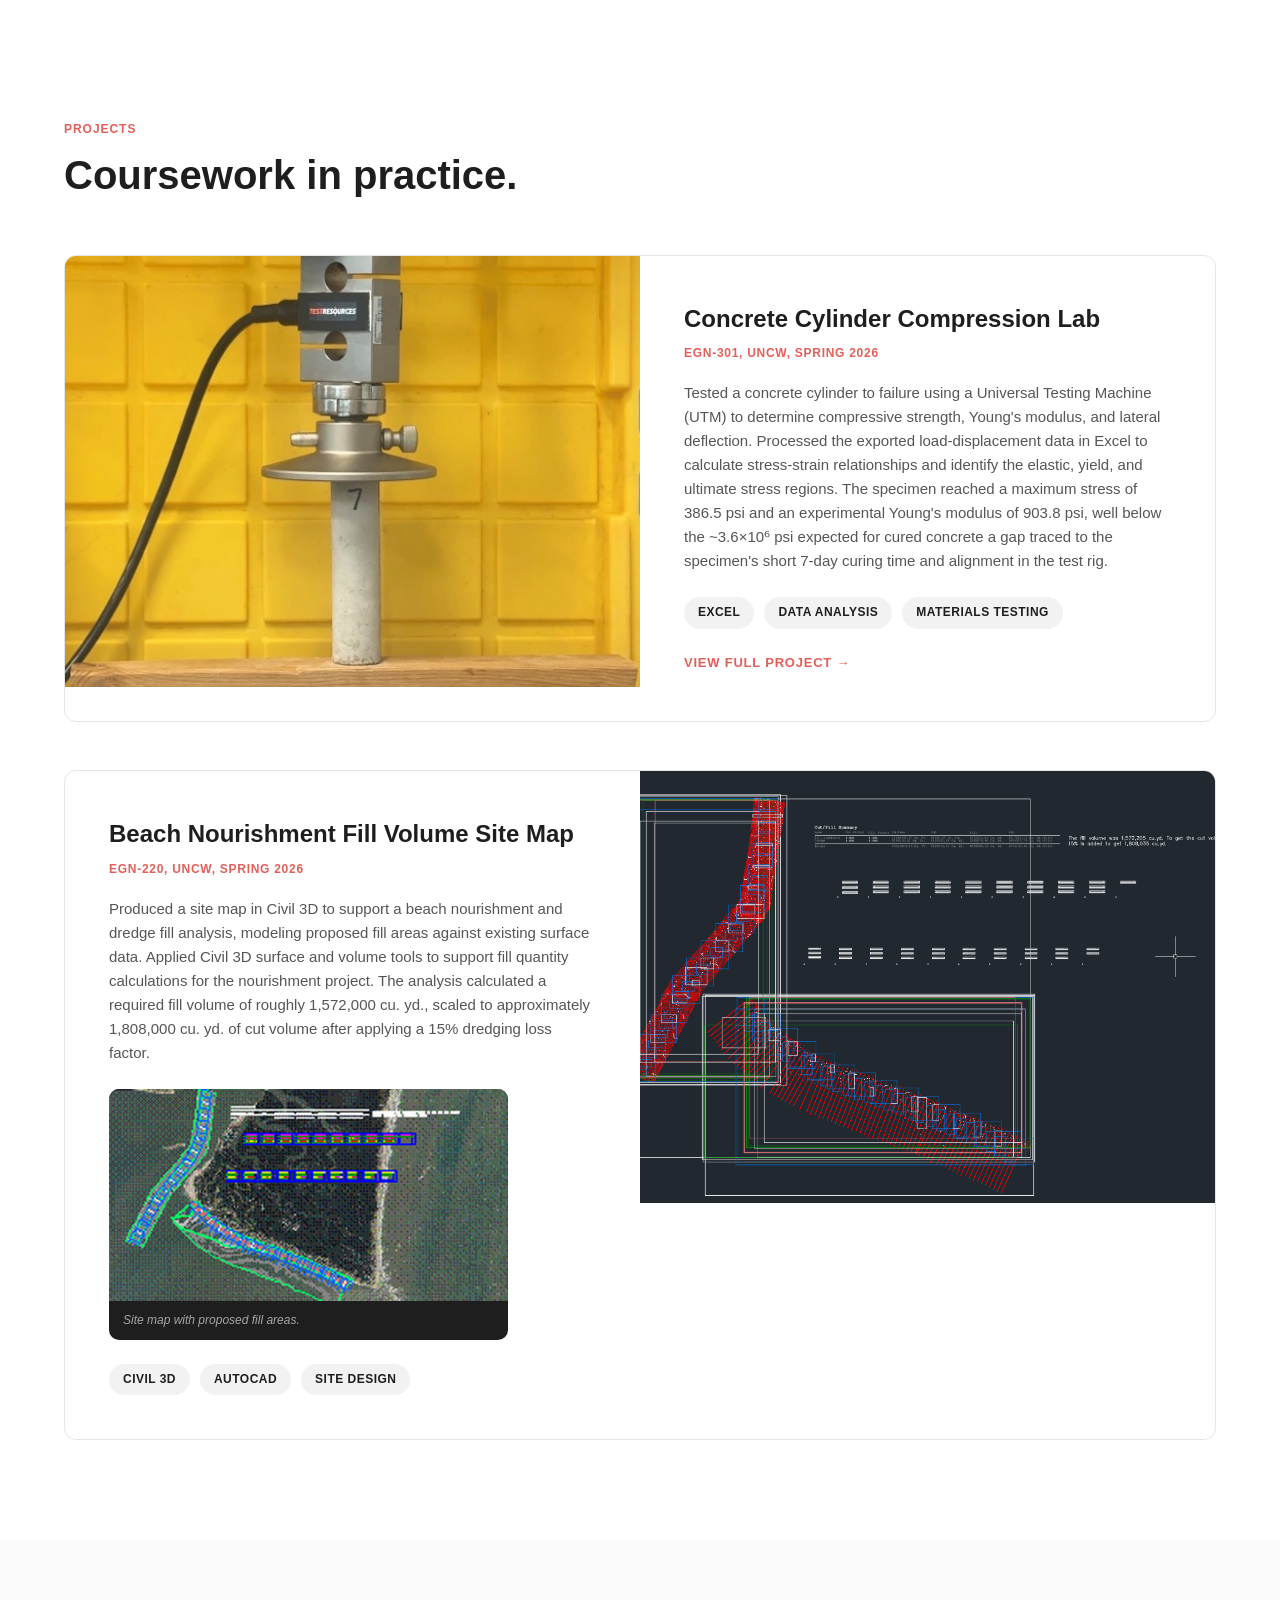
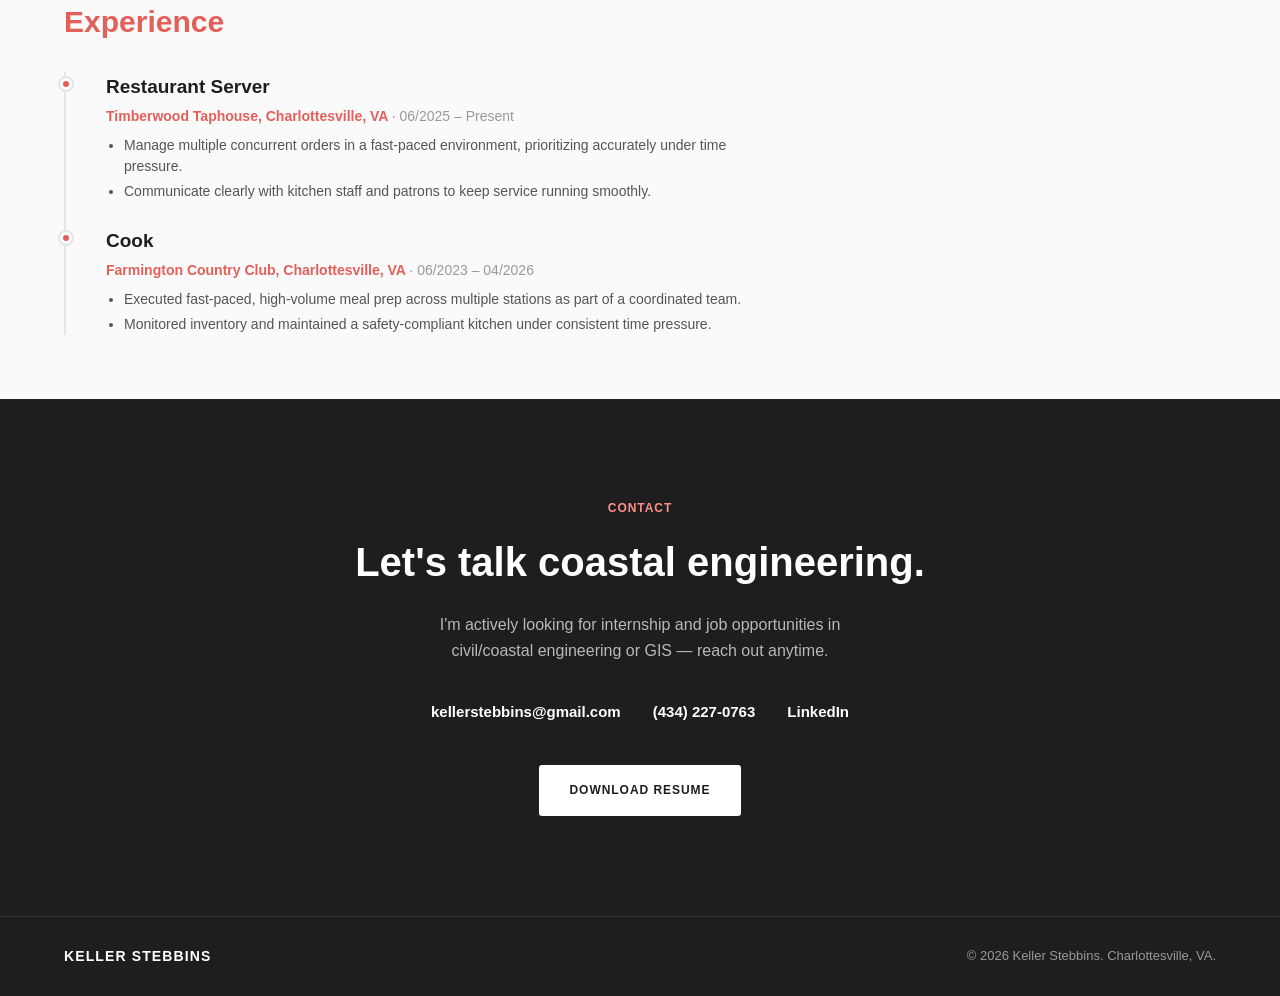
==== commit ba7feff1: "Update index.html" ====
--- a/index.html
+++ b/index.html
@@ -102,7 +102,7 @@
           <span class="feature-number">03</span>
           <h3 class="feature-title">Involvement</h3>
           <ul class="feature-list">
-            <li><strong>American Shore &amp; Beach Preservation Association</strong> (national and UNCW chapter) &mdash; member since fall 2025; attend chapter talks on coastal resilience and beach nourishment.</li>
+            <li><strong>American Shore &amp; Beach Preservation Association</strong> (national and UNCW chapter); member since fall 2025 attend chapter talks on coastal resilience and beach nourishment.</li>
             <li><strong>Society for Collegiate Leadership &amp; Achievement</strong></li>
           </ul>
         </div>
@@ -128,7 +128,7 @@
           <div class="project-text">
             <h3 class="project-title">Concrete Cylinder Compression Lab</h3>
             <p class="project-meta">EGN-301, UNCW, Spring 2026</p>
-            <p class="project-copy">Tested a concrete cylinder to failure using a Universal Testing Machine (UTM) to determine compressive strength, Young's modulus, and lateral deflection. Processed the exported load-displacement data in Excel to calculate stress-strain relationships and identify the elastic, yield, and ultimate stress regions. The specimen reached a maximum stress of 386.5 psi and an experimental Young's modulus of 903.8 psi, well below the ~3.6&times;10&#8310; psi expected for cured concrete &mdash; a gap traced to the specimen's short 7-day curing time and alignment in the test rig.</p>
+            <p class="project-copy">Tested a concrete cylinder to failure using a Universal Testing Machine (UTM) to determine compressive strength, Young's modulus, and lateral deflection. Processed the exported load-displacement data in Excel to calculate stress-strain relationships and identify the elastic, yield, and ultimate stress regions. The specimen reached a maximum stress of 386.5 psi and an experimental Young's modulus of 903.8 psi, well below the ~3.6&times;10&#8310; psi expected for cured concrete a gap traced to the specimen's short 7-day curing time and alignment in the test rig.</p>
             <ul class="project-tags">
               <li>Excel</li>
               <li>Data Analysis</li>
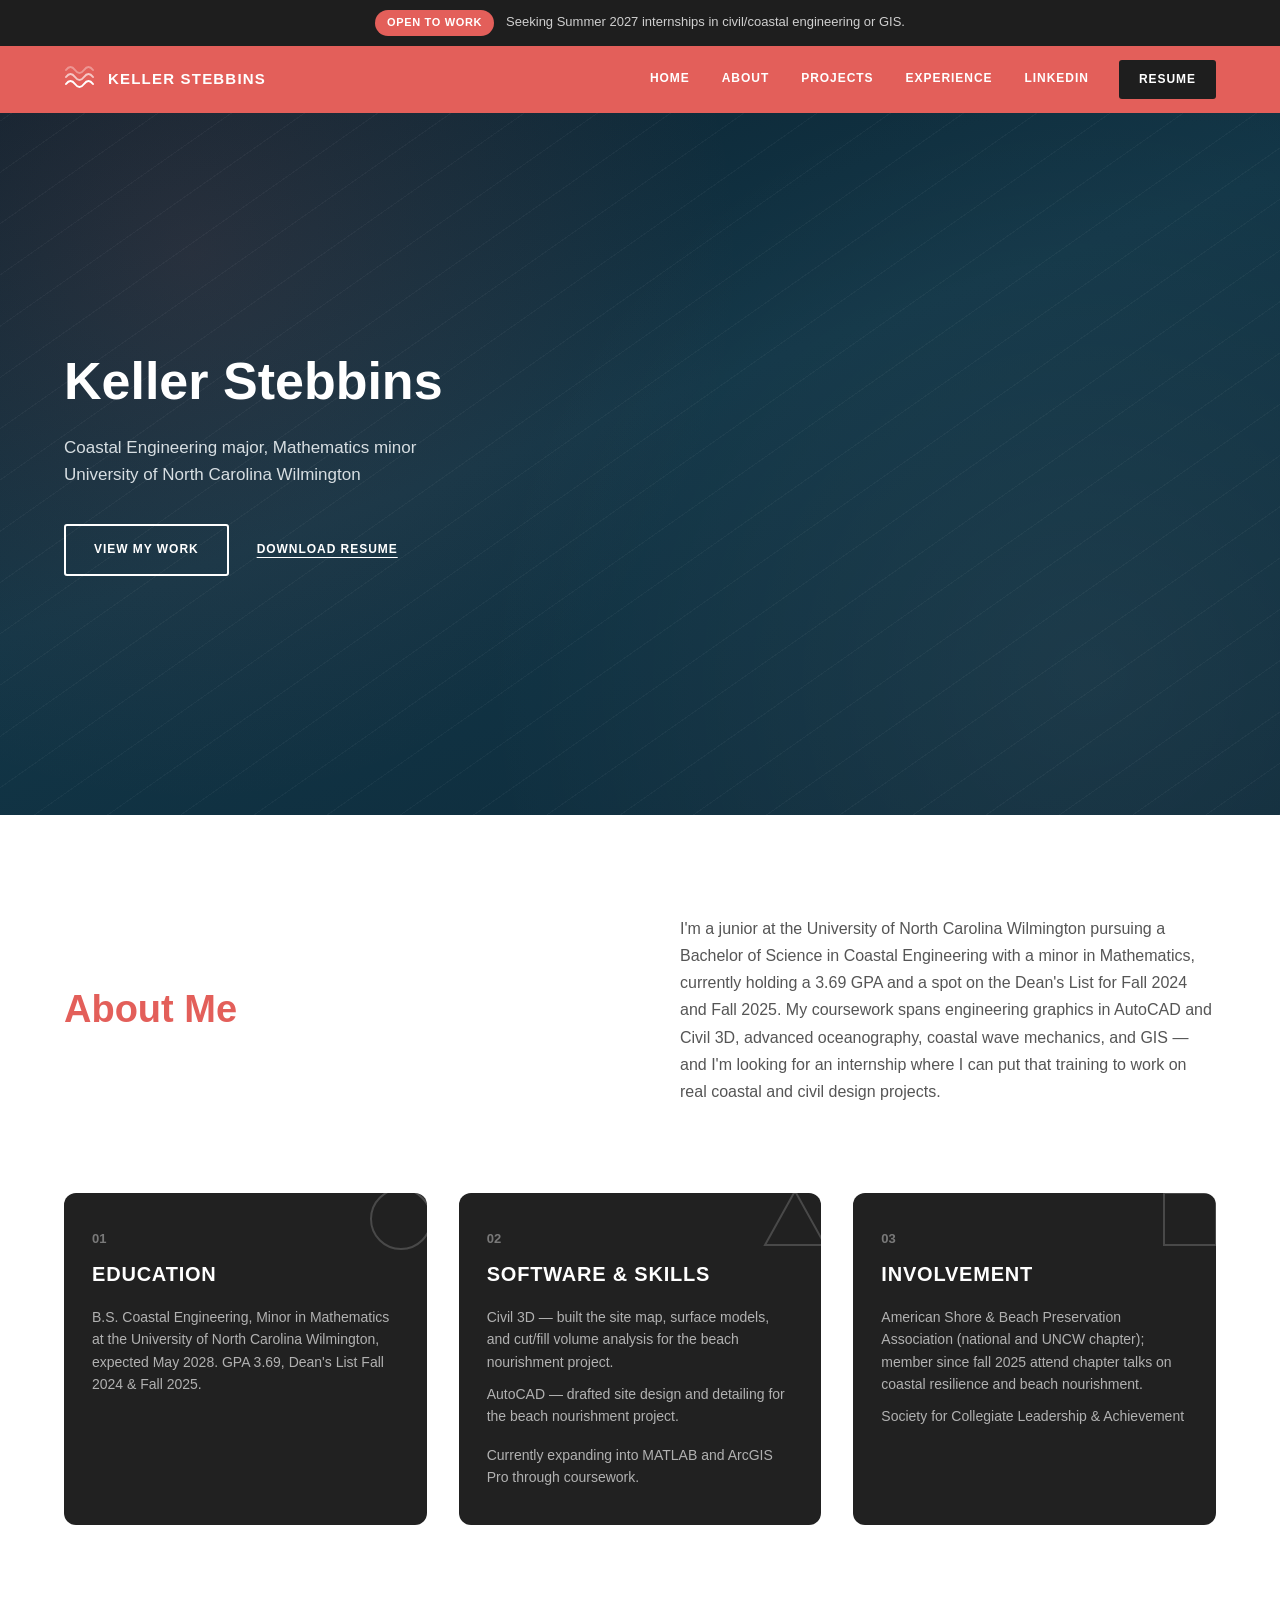
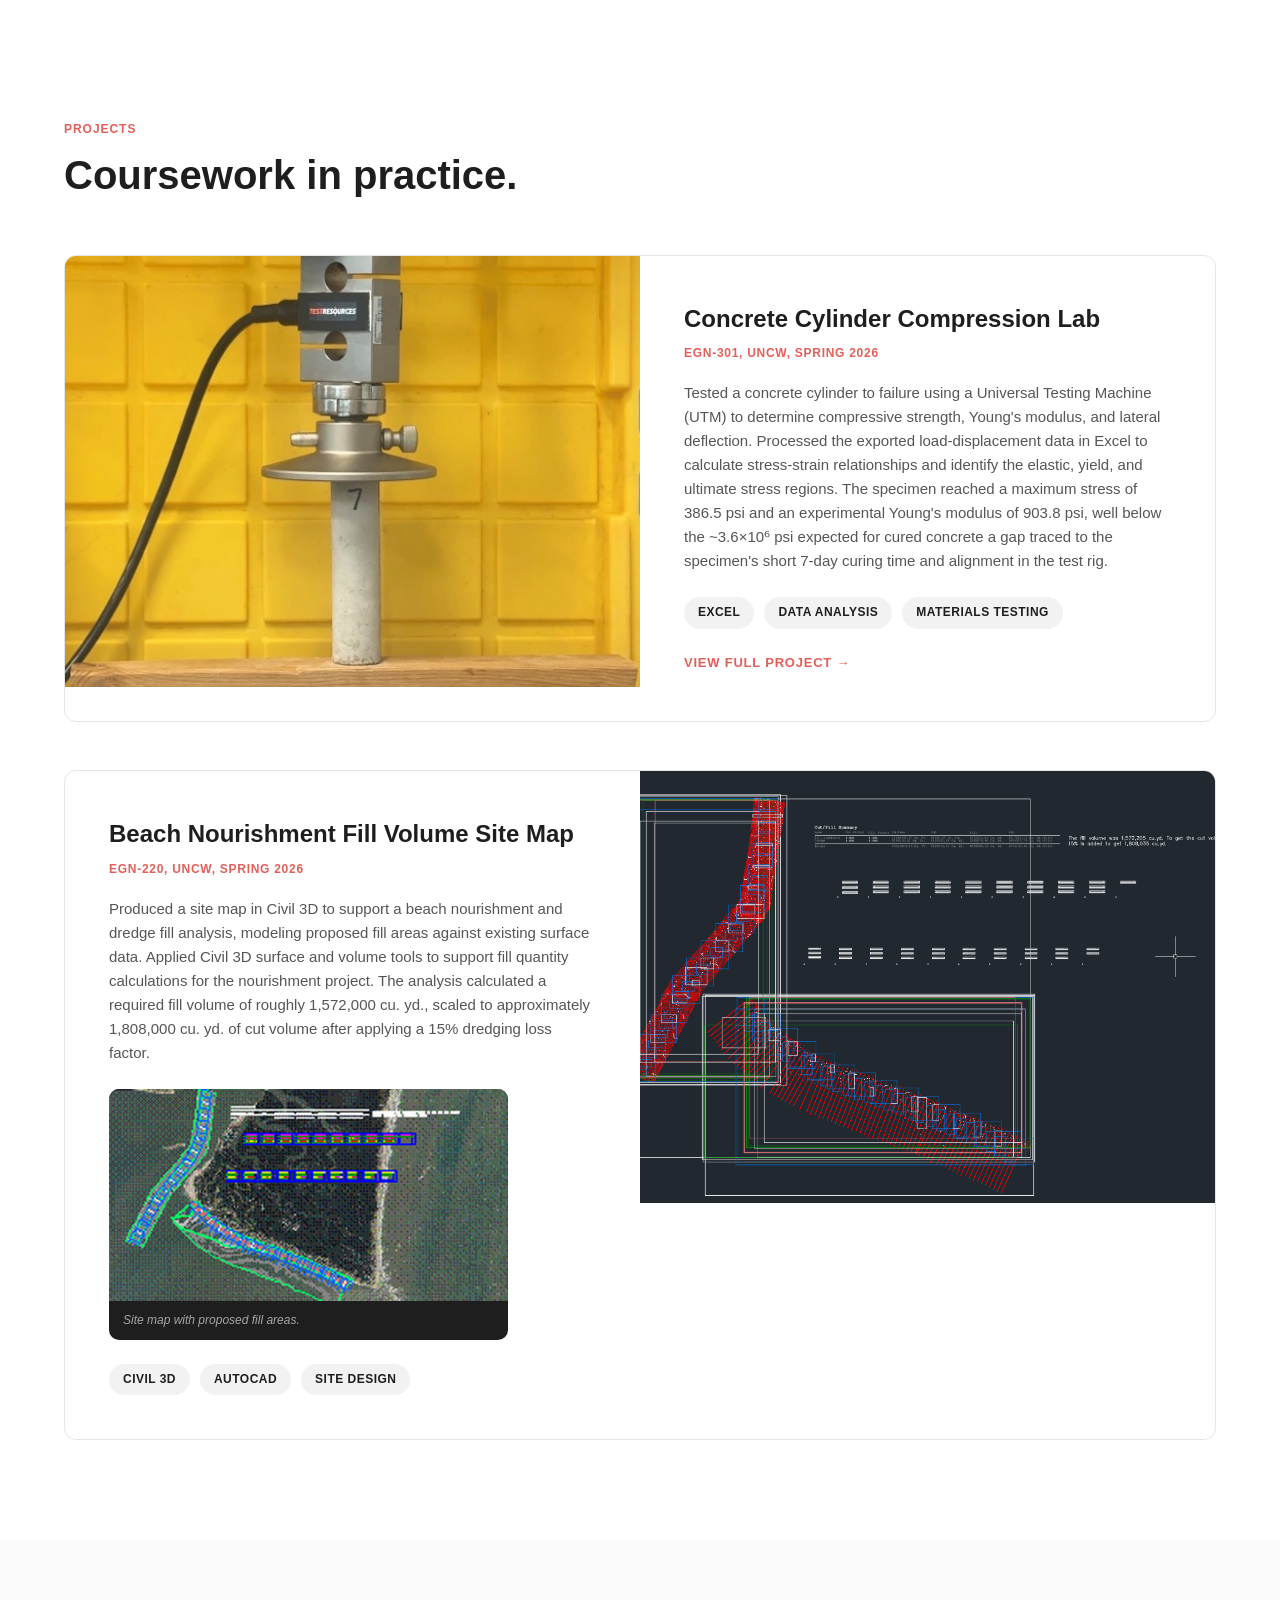
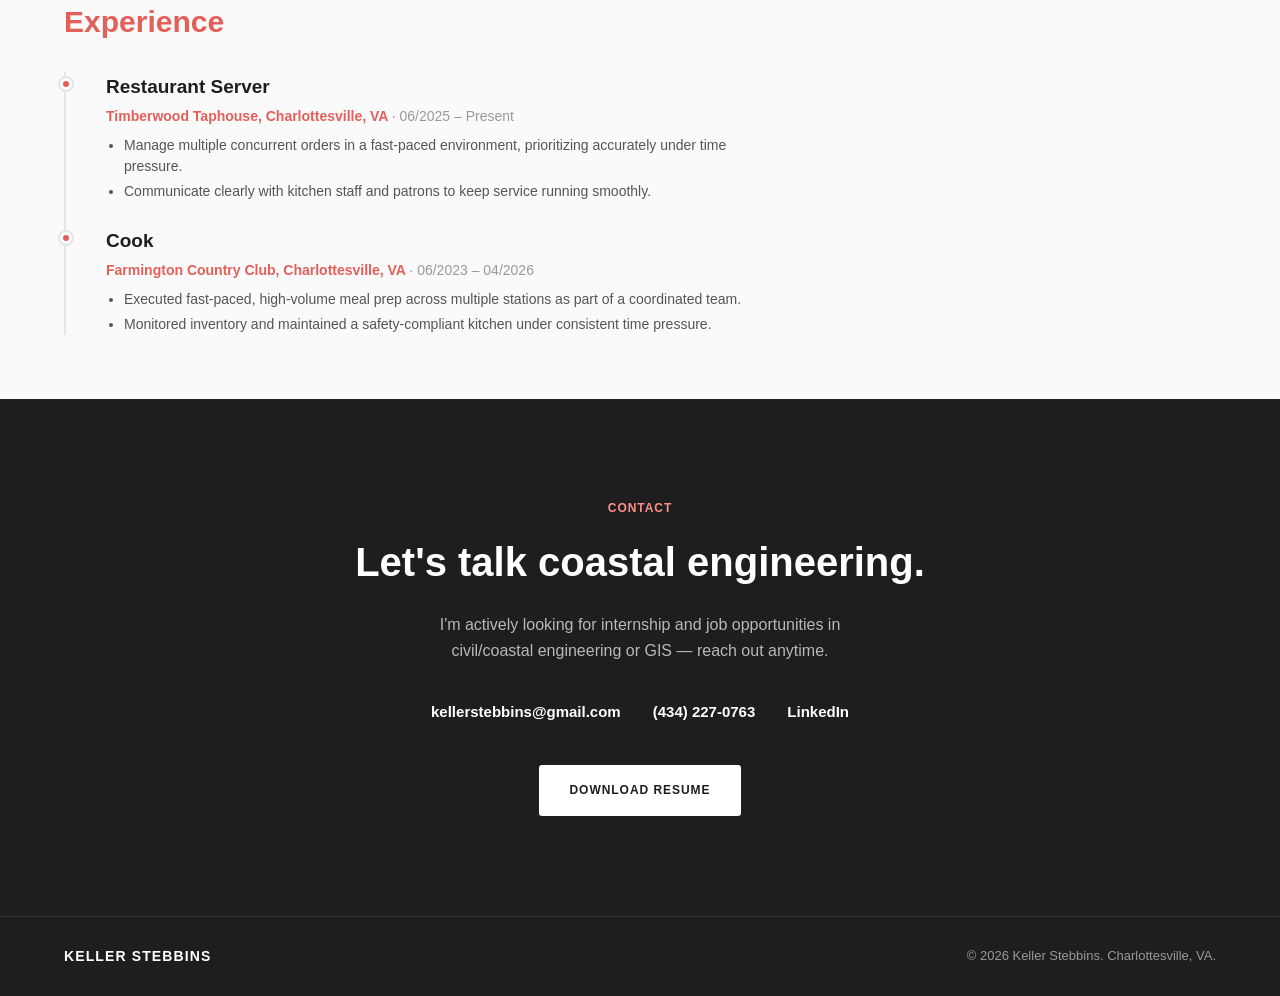
==== commit 81c881e0: "Update index.html" ====
--- a/index.html
+++ b/index.html
@@ -79,7 +79,7 @@
           </svg>
           <span class="feature-number">01</span>
           <h3 class="feature-title">Education</h3>
-          <p class="feature-copy">B.S. Coastal Engineering, Minor in Mathematics — University of North Carolina Wilmington, expected May 2028. GPA 3.69, Dean's List Fall 2024 &amp; Fall 2025.</p>
+          <p class="feature-copy">B.S. Coastal Engineering, Minor in Mathematics at the University of North Carolina Wilmington, expected May 2028. GPA 3.69, Dean's List Fall 2024 &amp; Fall 2025.</p>
         </div>
 
         <div class="feature-card">
